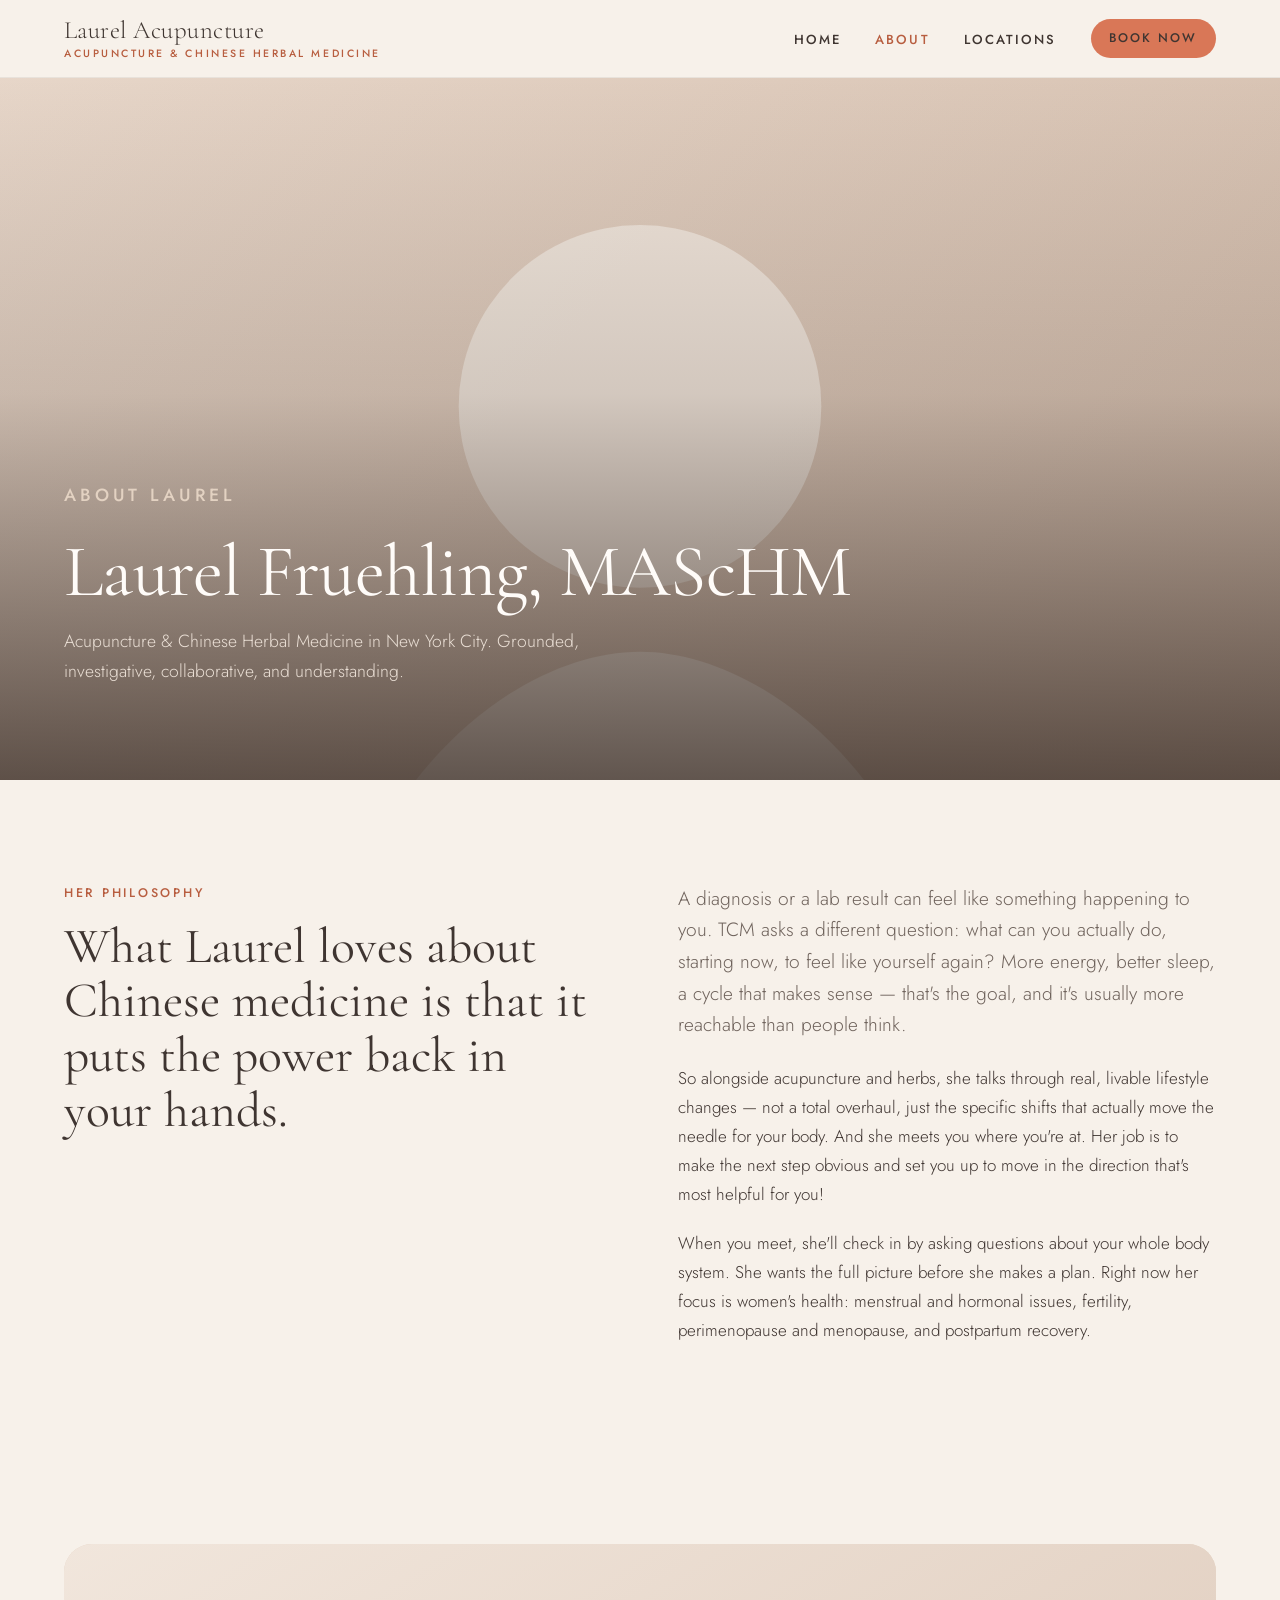
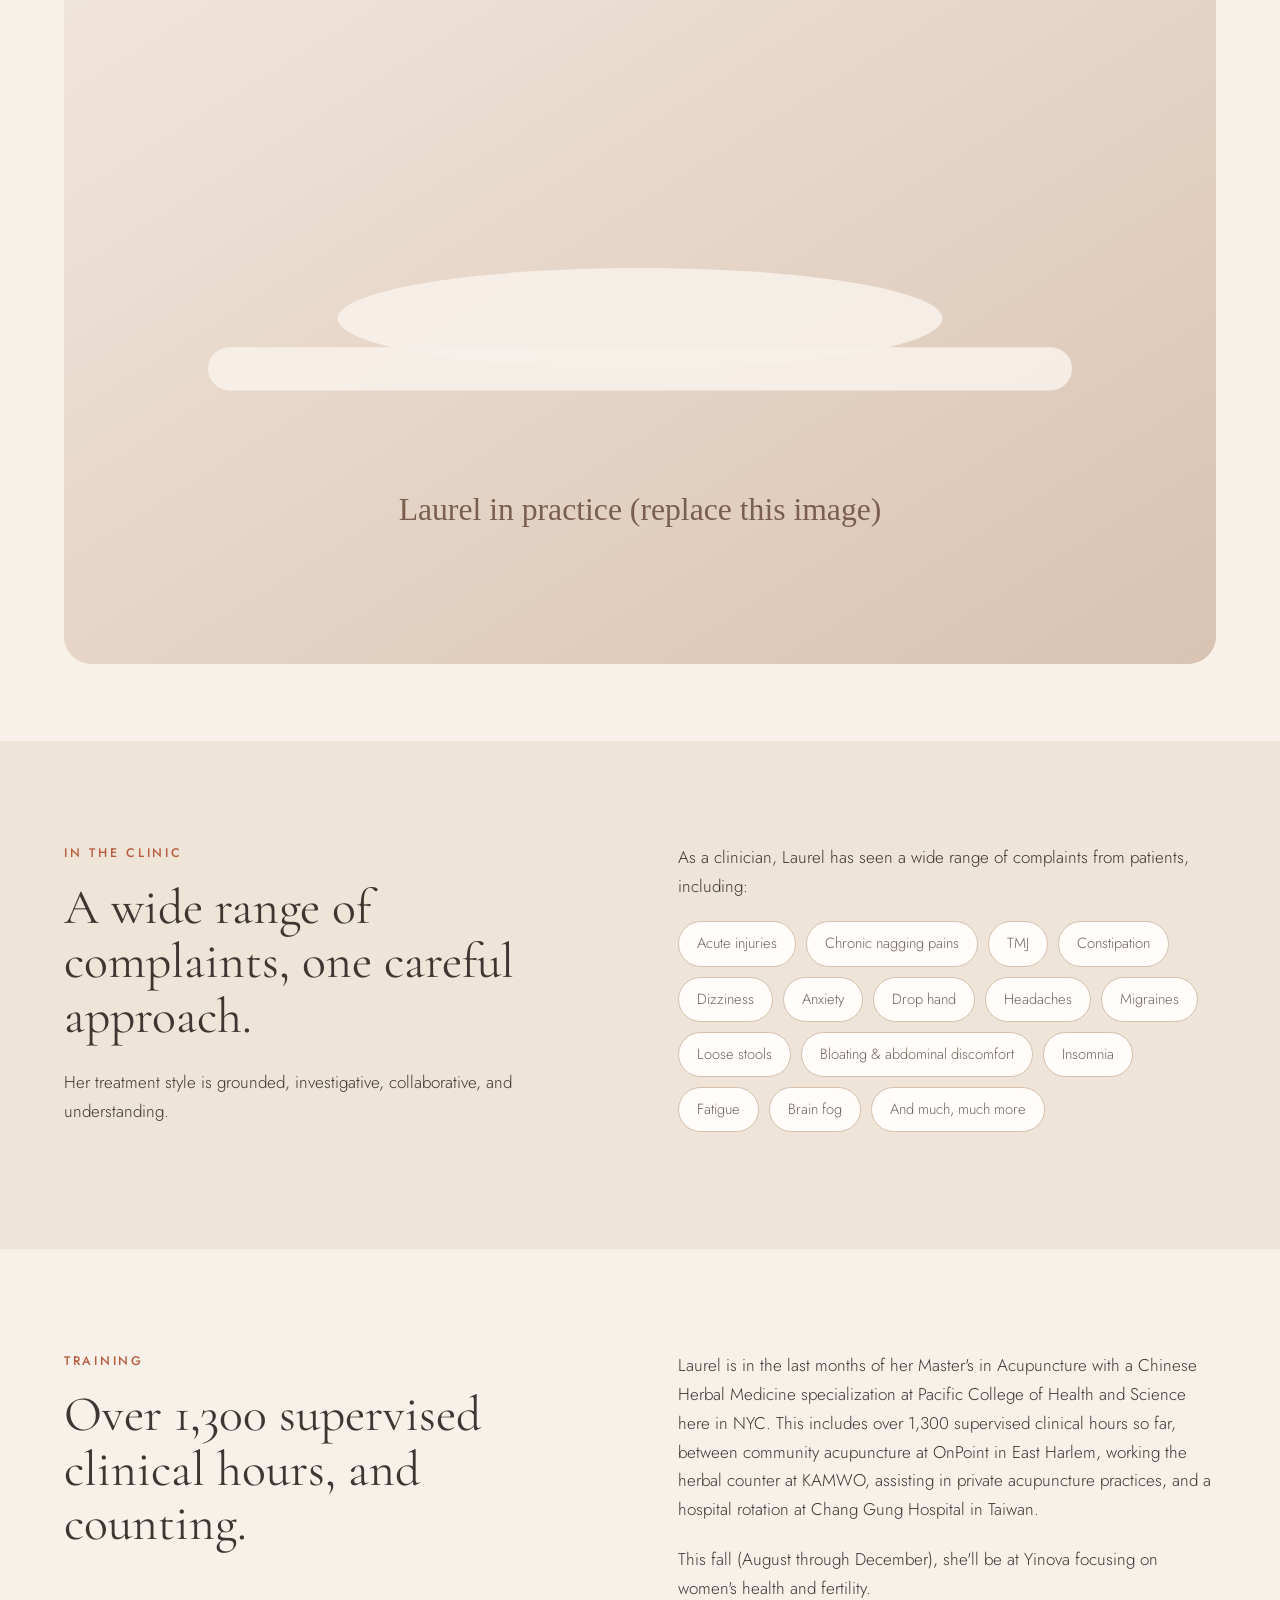
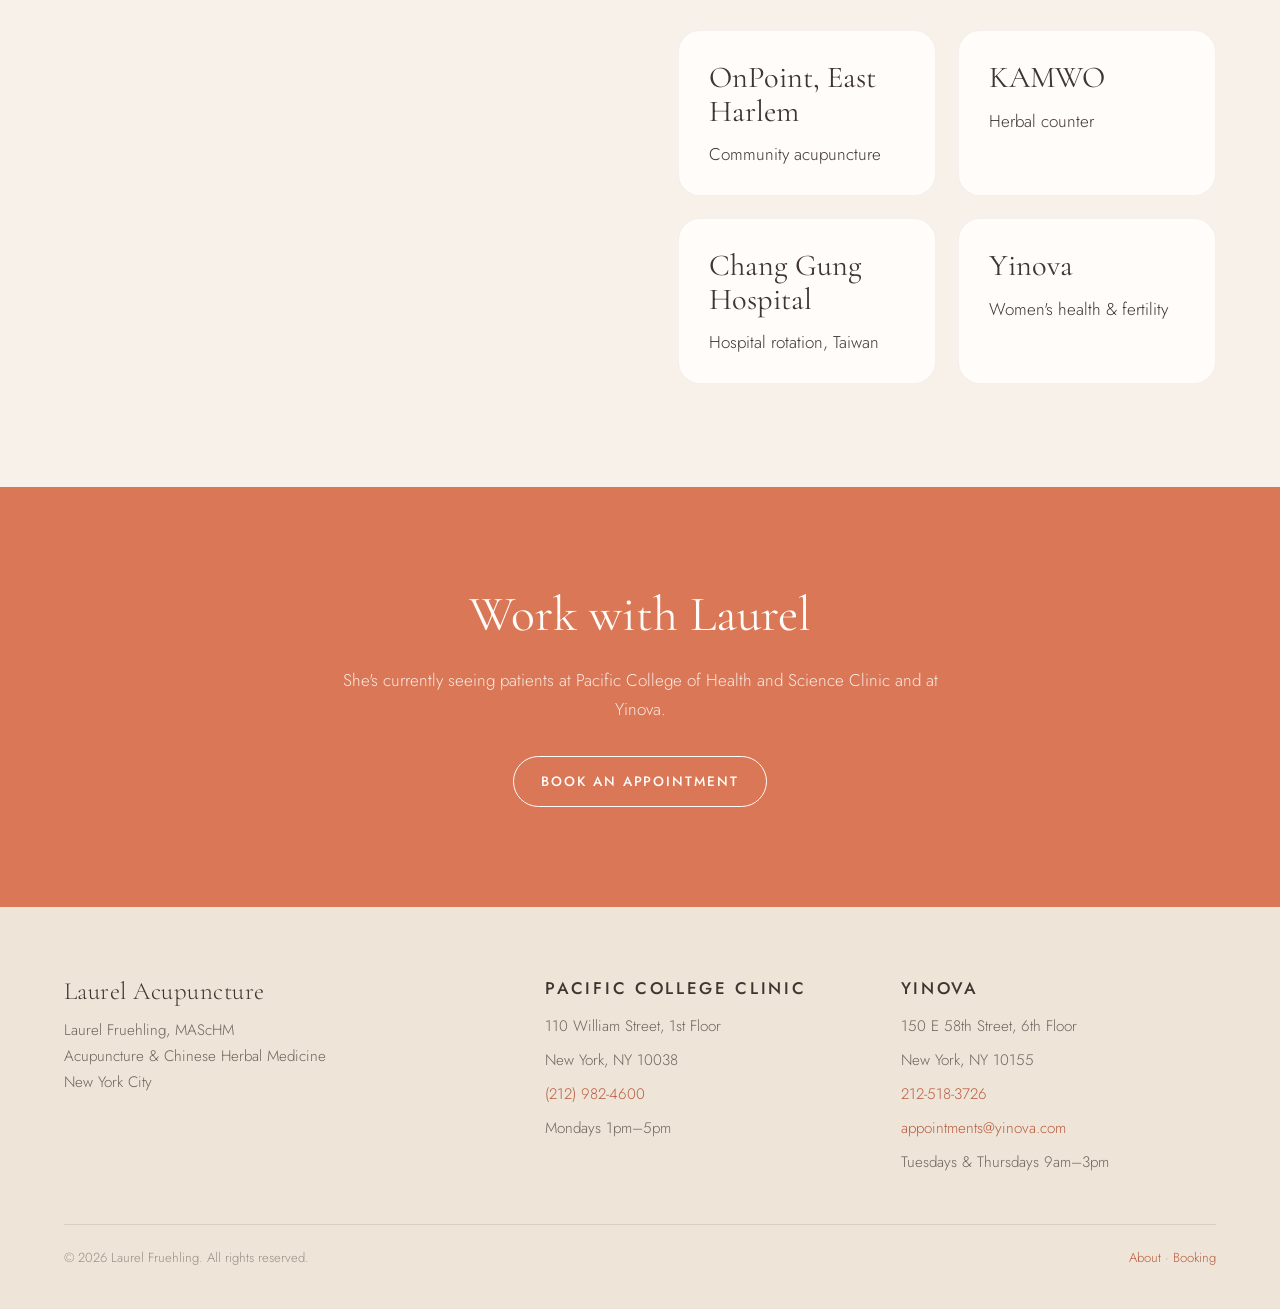
==== about.html @ be8a11d7 "Add Laurel Acupuncture website: landing, about, and booking pages Static site styled after warm edit" ====
<!doctype html>
<html lang="en">
<head>
  <meta charset="utf-8">
  <meta name="viewport" content="width=device-width, initial-scale=1">
  <title>About Laurel — Laurel Acupuncture</title>
  <meta name="description" content="Meet Laurel Fruehling, MAScHM. Grounded, investigative, collaborative acupuncture and Chinese herbal medicine in New York City, with a focus on women's health.">
  <link rel="preconnect" href="https://fonts.googleapis.com">
  <link rel="preconnect" href="https://fonts.gstatic.com" crossorigin>
  <link href="https://fonts.googleapis.com/css2?family=Cormorant+Garamond:ital,wght@0,400;0,500;1,400&family=Jost:wght@300;400;500&display=swap" rel="stylesheet">
  <link rel="stylesheet" href="css/styles.css">
</head>
<body>

  <header class="site-header">
    <div class="wrap nav">
      <a class="brand" href="index.html">Laurel Acupuncture<small>Acupuncture &amp; Chinese Herbal Medicine</small></a>
      <button class="nav-toggle" aria-expanded="false" aria-controls="nav-links">Menu</button>
      <ul class="nav-links" id="nav-links">
        <li><a href="index.html">Home</a></li>
        <li><a href="about.html" aria-current="page">About</a></li>
        <li><a href="booking.html">Locations</a></li>
        <li><a class="btn btn-primary" href="booking.html">Book Now</a></li>
      </ul>
    </div>
  </header>

  <main>

    <section class="page-hero">
      <img src="images/laurel-portrait.jpg" onerror="this.onerror=null;this.src='images/laurel-portrait.svg'" alt="Laurel Fruehling">
      <div class="wrap">
        <p class="eyebrow">About Laurel</p>
        <h1>Laurel Fruehling, MAScHM</h1>
        <p>Acupuncture &amp; Chinese Herbal Medicine in New York City. Grounded, investigative, collaborative, and understanding.</p>
      </div>
    </section>

    <section class="section">
      <div class="wrap two-col top">
        <div>
          <p class="eyebrow">Her philosophy</p>
          <h2>What Laurel loves about Chinese medicine is that it puts the power back in your hands.</h2>
        </div>
        <div>
          <p class="lead">A diagnosis or a lab result can feel like something happening to you. TCM asks a different question: what can you actually do, starting now, to feel like yourself again? More energy, better sleep, a cycle that makes sense — that's the goal, and it's usually more reachable than people think.</p>
          <p>So alongside acupuncture and herbs, she talks through real, livable lifestyle changes — not a total overhaul, just the specific shifts that actually move the needle for your body. And she meets you where you're at. Her job is to make the next step obvious and set you up to move in the direction that's most helpful for you!</p>
          <p>When you meet, she'll check in by asking questions about your whole body system. She wants the full picture before she makes a plan. Right now her focus is women's health: menstrual and hormonal issues, fertility, perimenopause and menopause, and postpartum recovery.</p>
        </div>
      </div>
    </section>

    <section class="section-tight">
      <div class="wrap">
        <div class="rounded-img">
          <img src="images/laurel-practice.jpg" onerror="this.onerror=null;this.src='images/laurel-practice.svg'" alt="Laurel in practice, treating a patient">
        </div>
      </div>
    </section>

    <section class="section section-sand">
      <div class="wrap two-col top">
        <div>
          <p class="eyebrow">In the clinic</p>
          <h2>A wide range of complaints, one careful approach.</h2>
          <p>Her treatment style is grounded, investigative, collaborative, and understanding.</p>
        </div>
        <div>
          <p>As a clinician, Laurel has seen a wide range of complaints from patients, including:</p>
          <ul class="pill-list">
            <li>Acute injuries</li>
            <li>Chronic nagging pains</li>
            <li>TMJ</li>
            <li>Constipation</li>
            <li>Dizziness</li>
            <li>Anxiety</li>
            <li>Drop hand</li>
            <li>Headaches</li>
            <li>Migraines</li>
            <li>Loose stools</li>
            <li>Bloating &amp; abdominal discomfort</li>
            <li>Insomnia</li>
            <li>Fatigue</li>
            <li>Brain fog</li>
            <li>And much, much more</li>
          </ul>
        </div>
      </div>
    </section>

    <section class="section">
      <div class="wrap two-col top">
        <div>
          <p class="eyebrow">Training</p>
          <h2>Over 1,300 supervised clinical hours, and counting.</h2>
        </div>
        <div>
          <p>Laurel is in the last months of her Master's in Acupuncture with a Chinese Herbal Medicine specialization at Pacific College of Health and Science here in NYC. This includes over 1,300 supervised clinical hours so far, between community acupuncture at OnPoint in East Harlem, working the herbal counter at KAMWO, assisting in private acupuncture practices, and a hospital rotation at Chang Gung Hospital in Taiwan.</p>
          <p>This fall (August through December), she'll be at Yinova focusing on women's health and fertility.</p>
          <div class="card-grid" style="margin-top: 28px;">
            <article class="card">
              <h3>OnPoint, East Harlem</h3>
              <p>Community acupuncture</p>
            </article>
            <article class="card">
              <h3>KAMWO</h3>
              <p>Herbal counter</p>
            </article>
            <article class="card">
              <h3>Chang Gung Hospital</h3>
              <p>Hospital rotation, Taiwan</p>
            </article>
            <article class="card">
              <h3>Yinova</h3>
              <p>Women's health &amp; fertility</p>
            </article>
          </div>
        </div>
      </div>
    </section>

    <section class="cta-band">
      <div class="wrap">
        <h2>Work with Laurel</h2>
        <p>She's currently seeing patients at Pacific College of Health and Science Clinic and at Yinova.</p>
        <a class="btn btn-light" href="booking.html">Book an appointment</a>
      </div>
    </section>

  </main>

  <footer class="site-footer">
    <div class="wrap">
      <div class="footer-grid">
        <div>
          <a class="brand" href="index.html">Laurel Acupuncture</a>
          <p>Laurel Fruehling, MAScHM<br>Acupuncture &amp; Chinese Herbal Medicine<br>New York City</p>
        </div>
        <div>
          <h3>Pacific College Clinic</h3>
          <ul>
            <li>110 William Street, 1st Floor</li>
            <li>New York, NY 10038</li>
            <li><a href="tel:+12129824600">(212) 982-4600</a></li>
            <li>Mondays 1pm–5pm</li>
          </ul>
        </div>
        <div>
          <h3>Yinova</h3>
          <ul>
            <li>150 E 58th Street, 6th Floor</li>
            <li>New York, NY 10155</li>
            <li><a href="tel:+12125183726">212-518-3726</a></li>
            <li><a href="mailto:appointments@yinova.com">appointments@yinova.com</a></li>
            <li>Tuesdays &amp; Thursdays 9am–3pm</li>
          </ul>
        </div>
      </div>
      <div class="footer-bottom">
        <span>© 2026 Laurel Fruehling. All rights reserved.</span>
        <span><a href="about.html">About</a> · <a href="booking.html">Booking</a></span>
      </div>
    </div>
  </footer>

  <script src="js/nav.js"></script>
</body>
</html>
---- css/styles.css ----
/* Laurel Acupuncture — shared styles
   Palette and typography inspired by warm, editorial wellness sites:
   cream and sand backgrounds, a terracotta accent, serif display type. */

:root {
  --cream: #f7f1ea;
  --cream-deep: #efe4d8;
  --sand: #e3d2c2;
  --sand-deep: #d6c0ab;
  --terracotta: #d97757;
  --terracotta-deep: #b85e40;
  --ink: #3f3531;
  --ink-soft: #6f635c;
  --ink-mute: #9a8d84;
  --white: #fffcf9;

  --font-display: "Cormorant Garamond", "Times New Roman", Georgia, serif;
  --font-body: "Jost", "Helvetica Neue", Arial, sans-serif;

  --max: 1180px;
  --gutter: clamp(20px, 5vw, 64px);
  --radius: 28px;
}

*,
*::before,
*::after {
  box-sizing: border-box;
}

html {
  scroll-behavior: smooth;
}

body {
  margin: 0;
  background: var(--cream);
  color: var(--ink);
  font-family: var(--font-body);
  font-weight: 300;
  font-size: 17px;
  line-height: 1.7;
  -webkit-font-smoothing: antialiased;
}

img {
  max-width: 100%;
  display: block;
}

a {
  color: var(--terracotta-deep);
  text-decoration: none;
}

a:hover {
  text-decoration: underline;
}

h1,
h2,
h3 {
  font-family: var(--font-display);
  font-weight: 400;
  line-height: 1.1;
  margin: 0 0 0.5em;
  color: var(--ink);
}

h1 {
  font-size: clamp(2.6rem, 6vw, 4.6rem);
  letter-spacing: -0.01em;
}

h2 {
  font-size: clamp(2rem, 4vw, 3.1rem);
}

h3 {
  font-size: clamp(1.5rem, 2.4vw, 1.9rem);
}

p {
  margin: 0 0 1.2em;
}

.eyebrow {
  font-family: var(--font-body);
  font-size: 0.78rem;
  font-weight: 500;
  letter-spacing: 0.22em;
  text-transform: uppercase;
  color: var(--terracotta-deep);
  margin-bottom: 1.2em;
}

.lead {
  font-size: 1.2rem;
  line-height: 1.65;
  color: var(--ink-soft);
}

.wrap {
  width: min(var(--max), 100% - 2 * var(--gutter));
  margin-inline: auto;
}

/* ---------- Buttons ---------- */

.btn {
  display: inline-block;
  padding: 0.95em 2em;
  border-radius: 999px;
  font-family: var(--font-body);
  font-size: 0.85rem;
  font-weight: 500;
  letter-spacing: 0.14em;
  text-transform: uppercase;
  text-decoration: none;
  transition: background 0.2s ease, color 0.2s ease, transform 0.2s ease;
}

.btn:hover {
  text-decoration: none;
  transform: translateY(-1px);
}

.btn-primary {
  background: var(--terracotta);
  color: var(--white);
}

.btn-primary:hover {
  background: var(--terracotta-deep);
}

.btn-outline {
  border: 1px solid var(--ink);
  color: var(--ink);
}

.btn-outline:hover {
  background: var(--ink);
  color: var(--white);
}

.btn-light {
  border: 1px solid var(--white);
  color: var(--white);
}

.btn-light:hover {
  background: var(--white);
  color: var(--ink);
}

/* ---------- Header ---------- */

.site-header {
  position: sticky;
  top: 0;
  z-index: 50;
  background: rgba(247, 241, 234, 0.92);
  backdrop-filter: blur(10px);
  border-bottom: 1px solid rgba(63, 53, 49, 0.08);
}

.nav {
  display: flex;
  align-items: center;
  justify-content: space-between;
  gap: 24px;
  padding: 18px 0;
}

.brand {
  font-family: var(--font-display);
  font-size: 1.55rem;
  letter-spacing: 0.02em;
  color: var(--ink);
  line-height: 1;
}

.brand:hover {
  text-decoration: none;
}

.brand small {
  display: block;
  font-family: var(--font-body);
  font-size: 0.66rem;
  font-weight: 500;
  letter-spacing: 0.24em;
  text-transform: uppercase;
  color: var(--terracotta-deep);
  margin-top: 6px;
}

.nav-links {
  display: flex;
  align-items: center;
  gap: 34px;
  list-style: none;
  margin: 0;
  padding: 0;
}

.nav-links a {
  font-size: 0.82rem;
  font-weight: 500;
  letter-spacing: 0.16em;
  text-transform: uppercase;
  color: var(--ink);
}

.nav-links a:hover,
.nav-links a[aria-current="page"] {
  color: var(--terracotta-deep);
  text-decoration: none;
}

.nav-links .btn {
  padding: 0.7em 1.5em;
  font-size: 0.78rem;
}

.nav-toggle {
  display: none;
  background: none;
  border: 1px solid var(--ink);
  border-radius: 999px;
  padding: 8px 14px;
  font-family: var(--font-body);
  font-size: 0.78rem;
  letter-spacing: 0.14em;
  text-transform: uppercase;
  color: var(--ink);
  cursor: pointer;
}

@media (max-width: 800px) {
  .nav-toggle {
    display: inline-block;
  }

  .nav-links {
    display: none;
    position: absolute;
    left: 0;
    right: 0;
    top: 100%;
    flex-direction: column;
    align-items: flex-start;
    gap: 18px;
    padding: 24px var(--gutter) 30px;
    background: var(--cream);
    border-bottom: 1px solid rgba(63, 53, 49, 0.1);
  }

  .nav-links.open {
    display: flex;
  }
}

/* ---------- Hero ---------- */

.hero {
  padding: clamp(56px, 9vw, 120px) 0 clamp(48px, 7vw, 96px);
}

.hero-grid {
  display: grid;
  grid-template-columns: 1.1fr 0.9fr;
  gap: clamp(32px, 6vw, 80px);
  align-items: center;
}

.hero h1 {
  margin-bottom: 0.4em;
}

.hero .lead {
  max-width: 34em;
}

.hero-actions {
  display: flex;
  flex-wrap: wrap;
  gap: 14px;
  margin-top: 28px;
}

.hero-figure {
  position: relative;
  border-radius: var(--radius);
  overflow: hidden;
  aspect-ratio: 4 / 5;
  background: var(--sand);
  box-shadow: 0 30px 60px -40px rgba(63, 53, 49, 0.5);
}

.hero-figure img {
  width: 100%;
  height: 100%;
  object-fit: cover;
}

.hero-figure figcaption {
  position: absolute;
  left: 24px;
  bottom: 24px;
  right: 24px;
  padding: 16px 22px;
  border-radius: 18px;
  background: rgba(255, 252, 249, 0.85);
  backdrop-filter: blur(6px);
  font-size: 0.9rem;
  color: var(--ink-soft);
}

.hero-figure figcaption strong {
  display: block;
  font-family: var(--font-display);
  font-size: 1.35rem;
  font-weight: 400;
  color: var(--ink);
}

@media (max-width: 860px) {
  .hero-grid {
    grid-template-columns: 1fr;
  }

  .hero-figure {
    order: -1;
    aspect-ratio: 4 / 3;
  }
}

/* ---------- Sections ---------- */

.section {
  padding: clamp(56px, 8vw, 110px) 0;
}

.section-tight {
  padding: clamp(40px, 6vw, 80px) 0;
}

.section-sand {
  background: var(--cream-deep);
}

.section-ink {
  background: var(--ink);
  color: #efe7e0;
}

.section-ink h2,
.section-ink h3 {
  color: var(--white);
}

.section-ink .eyebrow {
  color: var(--sand);
}

.section-head {
  max-width: 44em;
  margin-bottom: clamp(28px, 4vw, 52px);
}

.section-head.center {
  text-align: center;
  margin-inline: auto;
}

.two-col {
  display: grid;
  grid-template-columns: 1fr 1fr;
  gap: clamp(32px, 6vw, 88px);
  align-items: center;
}

.two-col.top {
  align-items: start;
}

@media (max-width: 860px) {
  .two-col {
    grid-template-columns: 1fr;
  }
}

.rounded-img {
  border-radius: var(--radius);
  overflow: hidden;
  background: var(--sand);
}

.rounded-img img {
  width: 100%;
  height: 100%;
  object-fit: cover;
}

/* ---------- Cards and lists ---------- */

.card-grid {
  display: grid;
  grid-template-columns: repeat(auto-fit, minmax(240px, 1fr));
  gap: 22px;
}

.card {
  background: var(--white);
  border-radius: 22px;
  padding: 30px 30px 26px;
  border: 1px solid rgba(63, 53, 49, 0.06);
}

.card h3 {
  margin-bottom: 0.4em;
}

.card p:last-child {
  margin-bottom: 0;
}

.card .num {
  font-family: var(--font-display);
  font-size: 1.1rem;
  color: var(--terracotta-deep);
  margin-bottom: 14px;
}

.pill-list {
  display: flex;
  flex-wrap: wrap;
  gap: 10px;
  list-style: none;
  margin: 0;
  padding: 0;
}

.pill-list li {
  padding: 9px 18px;
  border-radius: 999px;
  background: var(--white);
  border: 1px solid var(--sand-deep);
  font-size: 0.92rem;
  color: var(--ink-soft);
}

.values {
  display: grid;
  grid-template-columns: repeat(auto-fit, minmax(200px, 1fr));
  gap: 28px;
  margin-top: 32px;
}

.values div {
  border-top: 1px solid rgba(255, 255, 255, 0.18);
  padding-top: 18px;
}

.values h3 {
  font-size: 1.7rem;
  margin-bottom: 0.2em;
}

.values p {
  color: #cdbfb4;
  font-size: 0.98rem;
  margin: 0;
}

/* ---------- Location blocks ---------- */

.location {
  display: grid;
  grid-template-columns: 1fr 1fr;
  gap: clamp(32px, 6vw, 80px);
  align-items: start;
  padding: clamp(40px, 6vw, 72px) 0;
  border-top: 1px solid rgba(63, 53, 49, 0.12);
}

.location:first-of-type {
  border-top: 0;
  padding-top: 0;
}

.location h2 {
  margin-bottom: 0.3em;
}

.location .sub {
  color: var(--terracotta-deep);
  font-family: var(--font-display);
  font-size: 1.35rem;
  margin-bottom: 1.2em;
}

.details {
  display: grid;
  gap: 18px;
  margin: 0 0 28px;
  padding: 0;
  list-style: none;
}

.details li {
  display: grid;
  grid-template-columns: 120px 1fr;
  gap: 14px;
  padding-bottom: 18px;
  border-bottom: 1px solid rgba(63, 53, 49, 0.1);
}

.details li span:first-child {
  font-size: 0.74rem;
  font-weight: 500;
  letter-spacing: 0.2em;
  text-transform: uppercase;
  color: var(--ink-mute);
  padding-top: 5px;
}

.details li span:last-child {
  color: var(--ink);
}

.steps {
  counter-reset: step;
  list-style: none;
  margin: 0 0 30px;
  padding: 0;
  display: grid;
  gap: 14px;
}

.steps li {
  position: relative;
  padding-left: 52px;
  color: var(--ink-soft);
}

.steps li::before {
  counter-increment: step;
  content: counter(step);
  position: absolute;
  left: 0;
  top: 2px;
  width: 34px;
  height: 34px;
  border-radius: 50%;
  display: grid;
  place-items: center;
  background: var(--sand);
  color: var(--ink);
  font-family: var(--font-display);
  font-size: 1.15rem;
}

.note {
  padding: 18px 22px;
  border-radius: 16px;
  background: var(--cream-deep);
  color: var(--ink-soft);
  font-size: 0.95rem;
}

.section-sand .note {
  background: var(--white);
}

.flyer {
  border-radius: var(--radius);
  overflow: hidden;
  box-shadow: 0 30px 60px -40px rgba(63, 53, 49, 0.5);
}

@media (max-width: 860px) {
  .location {
    grid-template-columns: 1fr;
  }

  .details li {
    grid-template-columns: 1fr;
    gap: 4px;
  }
}

/* ---------- Quote band ---------- */

.quote {
  text-align: center;
  max-width: 34em;
  margin: 0 auto;
}

.quote p {
  font-family: var(--font-display);
  font-size: clamp(1.6rem, 3vw, 2.4rem);
  line-height: 1.3;
  color: var(--ink);
}

.quote cite {
  display: block;
  font-style: normal;
  font-size: 0.78rem;
  letter-spacing: 0.2em;
  text-transform: uppercase;
  color: var(--terracotta-deep);
}

/* ---------- Page hero (About) ---------- */

.page-hero {
  position: relative;
  min-height: min(78vh, 720px);
  display: flex;
  align-items: flex-end;
  overflow: hidden;
  background: var(--sand);
}

.page-hero img {
  position: absolute;
  inset: 0;
  width: 100%;
  height: 100%;
  object-fit: cover;
  object-position: center 30%;
}

.page-hero::after {
  content: "";
  position: absolute;
  inset: 0;
  background: linear-gradient(to top, rgba(50, 38, 32, 0.75) 0%, rgba(50, 38, 32, 0.15) 55%, rgba(50, 38, 32, 0) 100%);
}

.page-hero .wrap {
  position: relative;
  z-index: 1;
  padding: clamp(48px, 8vw, 96px) 0 clamp(40px, 6vw, 72px);
  color: var(--white);
}

.page-hero .eyebrow {
  color: var(--sand);
}

.page-hero h1 {
  color: var(--white);
  margin-bottom: 0.2em;
}

.page-hero p {
  color: #eadfd5;
  font-size: 1.1rem;
  max-width: 34em;
}

/* ---------- CTA band ---------- */

.cta-band {
  background: var(--terracotta);
  color: var(--white);
  text-align: center;
  padding: clamp(56px, 8vw, 100px) 0;
}

.cta-band h2 {
  color: var(--white);
}

.cta-band p {
  color: #fbe9e0;
  max-width: 36em;
  margin-inline: auto;
}

.cta-band .btn-light {
  margin-top: 12px;
}

/* ---------- Footer ---------- */

.site-footer {
  background: var(--cream-deep);
  padding: clamp(48px, 6vw, 72px) 0 40px;
  font-size: 0.95rem;
  color: var(--ink-soft);
}

.footer-grid {
  display: grid;
  grid-template-columns: 1.4fr 1fr 1fr;
  gap: 40px;
}

.site-footer h3 {
  font-size: 1.05rem;
  font-family: var(--font-body);
  font-weight: 500;
  letter-spacing: 0.16em;
  text-transform: uppercase;
  color: var(--ink);
  margin-bottom: 1em;
}

.site-footer ul {
  list-style: none;
  padding: 0;
  margin: 0;
}

.site-footer li {
  margin-bottom: 8px;
}

.site-footer .brand {
  margin-bottom: 14px;
  display: inline-block;
}

.footer-bottom {
  margin-top: 40px;
  padding-top: 22px;
  border-top: 1px solid rgba(63, 53, 49, 0.12);
  display: flex;
  flex-wrap: wrap;
  justify-content: space-between;
  gap: 12px;
  font-size: 0.82rem;
  color: var(--ink-mute);
}

@media (max-width: 760px) {
  .footer-grid {
    grid-template-columns: 1fr;
    gap: 28px;
  }
}
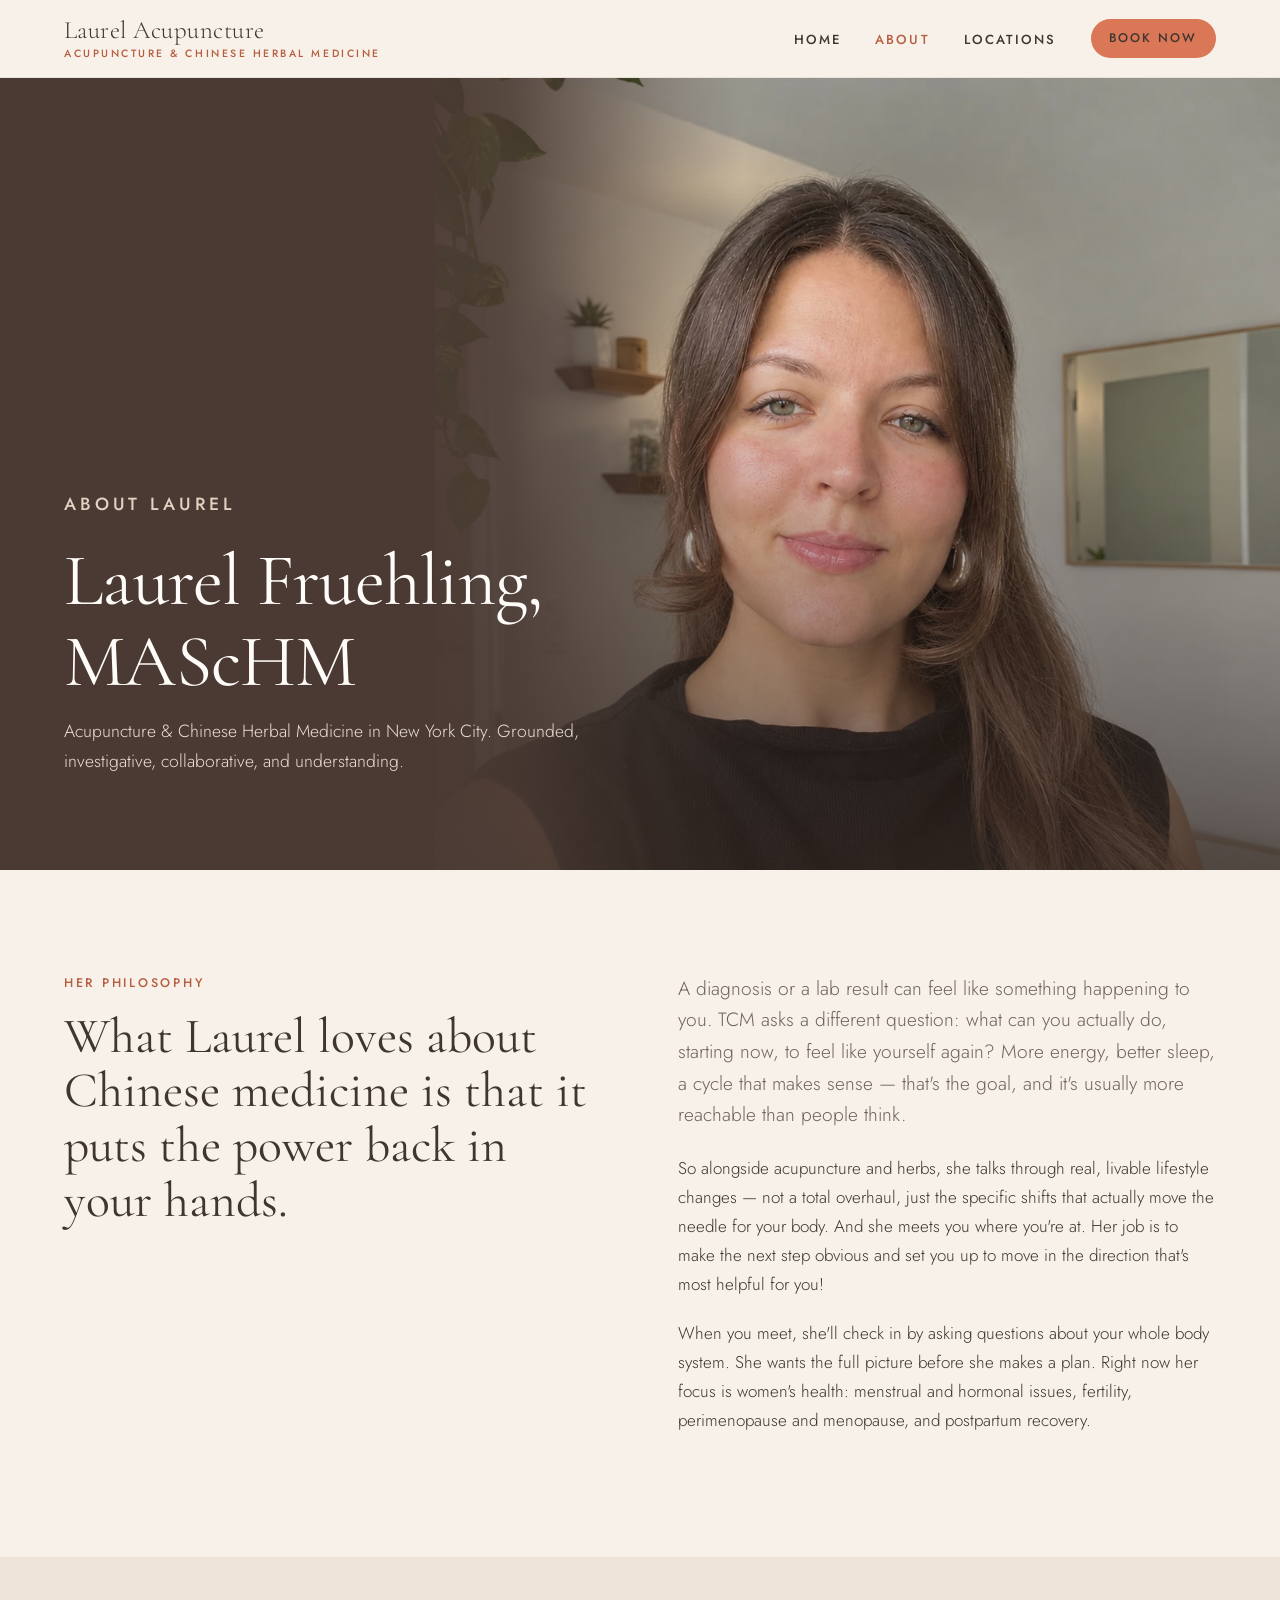
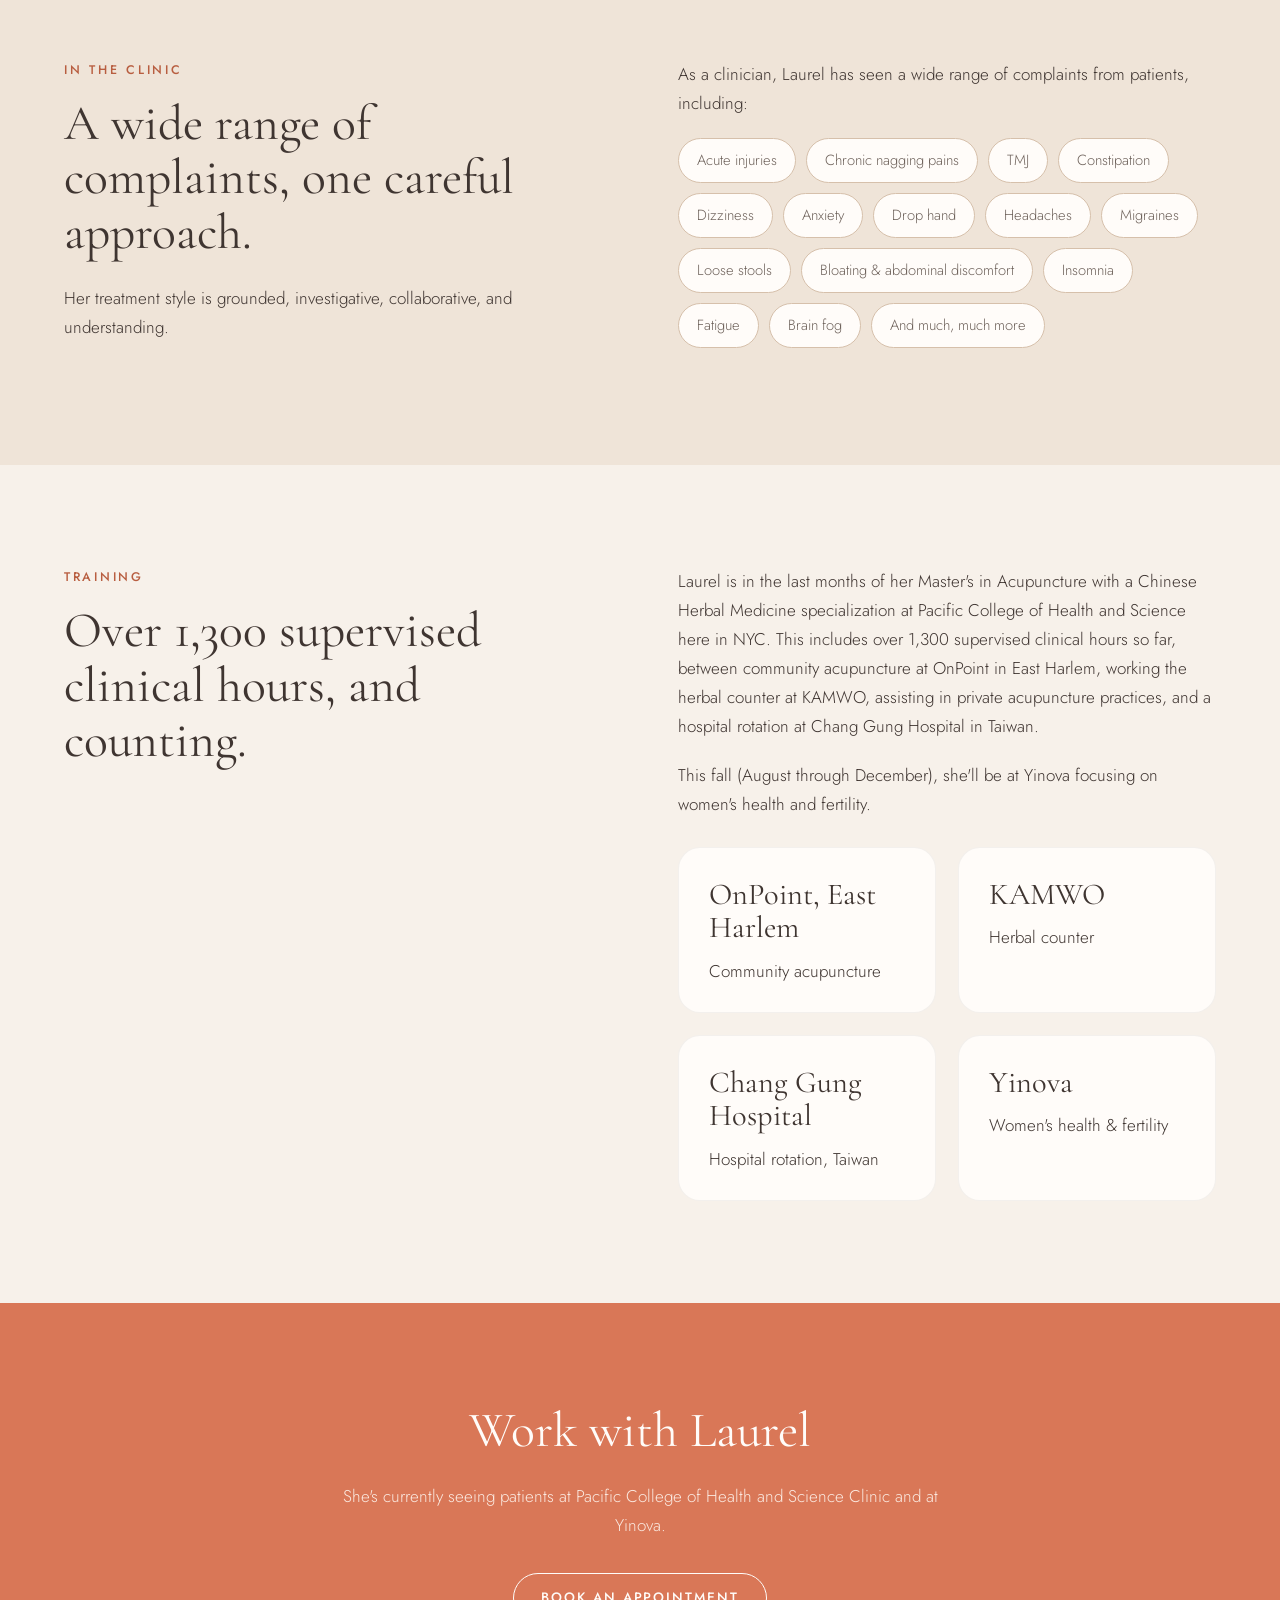
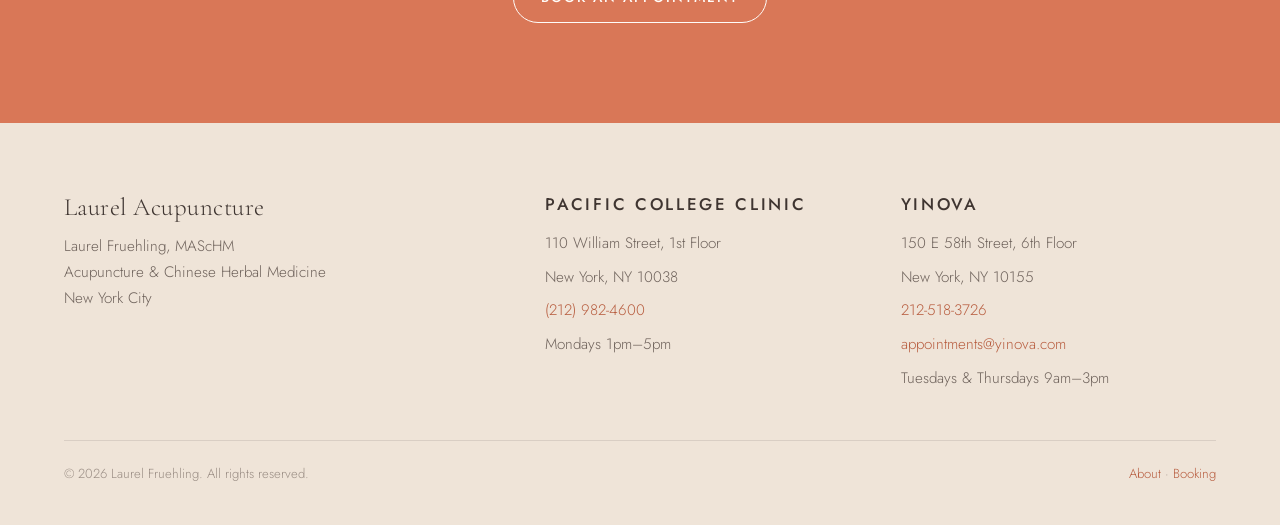
==== commit 8e4c9cf1: "Add Laurel's portrait photo and refine the About banner Replace the SVG placeholders with Laurel's p" ====
--- a/about.html
+++ b/about.html
@@ -28,7 +28,7 @@
   <main>
 
     <section class="page-hero">
-      <img src="images/laurel-portrait.jpg" onerror="this.onerror=null;this.src='images/laurel-portrait.svg'" alt="Laurel Fruehling">
+      <img src="images/laurel-portrait.webp" alt="Laurel Fruehling">
       <div class="wrap">
         <p class="eyebrow">About Laurel</p>
         <h1>Laurel Fruehling, MAScHM</h1>
@@ -46,14 +46,6 @@
           <p class="lead">A diagnosis or a lab result can feel like something happening to you. TCM asks a different question: what can you actually do, starting now, to feel like yourself again? More energy, better sleep, a cycle that makes sense — that's the goal, and it's usually more reachable than people think.</p>
           <p>So alongside acupuncture and herbs, she talks through real, livable lifestyle changes — not a total overhaul, just the specific shifts that actually move the needle for your body. And she meets you where you're at. Her job is to make the next step obvious and set you up to move in the direction that's most helpful for you!</p>
           <p>When you meet, she'll check in by asking questions about your whole body system. She wants the full picture before she makes a plan. Right now her focus is women's health: menstrual and hormonal issues, fertility, perimenopause and menopause, and postpartum recovery.</p>
-        </div>
-      </div>
-    </section>
-
-    <section class="section-tight">
-      <div class="wrap">
-        <div class="rounded-img">
-          <img src="images/laurel-practice.jpg" onerror="this.onerror=null;this.src='images/laurel-practice.svg'" alt="Laurel in practice, treating a patient">
         </div>
       </div>
     </section>
--- a/css/styles.css
+++ b/css/styles.css
@@ -620,7 +620,7 @@
 
 .page-hero {
   position: relative;
-  min-height: min(78vh, 720px);
+  min-height: min(88vh, 820px);
   display: flex;
   align-items: flex-end;
   overflow: hidden;
@@ -633,7 +633,7 @@
   width: 100%;
   height: 100%;
   object-fit: cover;
-  object-position: center 30%;
+  object-position: center 22%;
 }
 
 .page-hero::after {
@@ -746,3 +746,42 @@
     gap: 28px;
   }
 }
+
+/* Landscape crop of the portrait used in the wide photo slots. */
+.rounded-img .crop-top {
+  object-position: center 22%;
+}
+
+.rounded-img:has(.crop-top) {
+  aspect-ratio: 16 / 10;
+}
+
+/* On wide screens, hold the portrait on the right and fade the left
+   side into a dark panel so the heading sits clear of the face. */
+@media (min-width: 861px) {
+  .page-hero {
+    background: #4a3a33;
+  }
+
+  .page-hero img {
+    left: 34%;
+    width: 66%;
+    object-position: center 22%;
+  }
+
+  .page-hero::before {
+    content: "";
+    position: absolute;
+    inset: 0;
+    z-index: 1;
+    background: linear-gradient(to right, #4a3a33 30%, rgba(74, 58, 51, 0.85) 40%, rgba(74, 58, 51, 0) 58%);
+  }
+
+  .page-hero .wrap {
+    z-index: 2;
+  }
+
+  .page-hero .wrap > * {
+    max-width: 46%;
+  }
+}
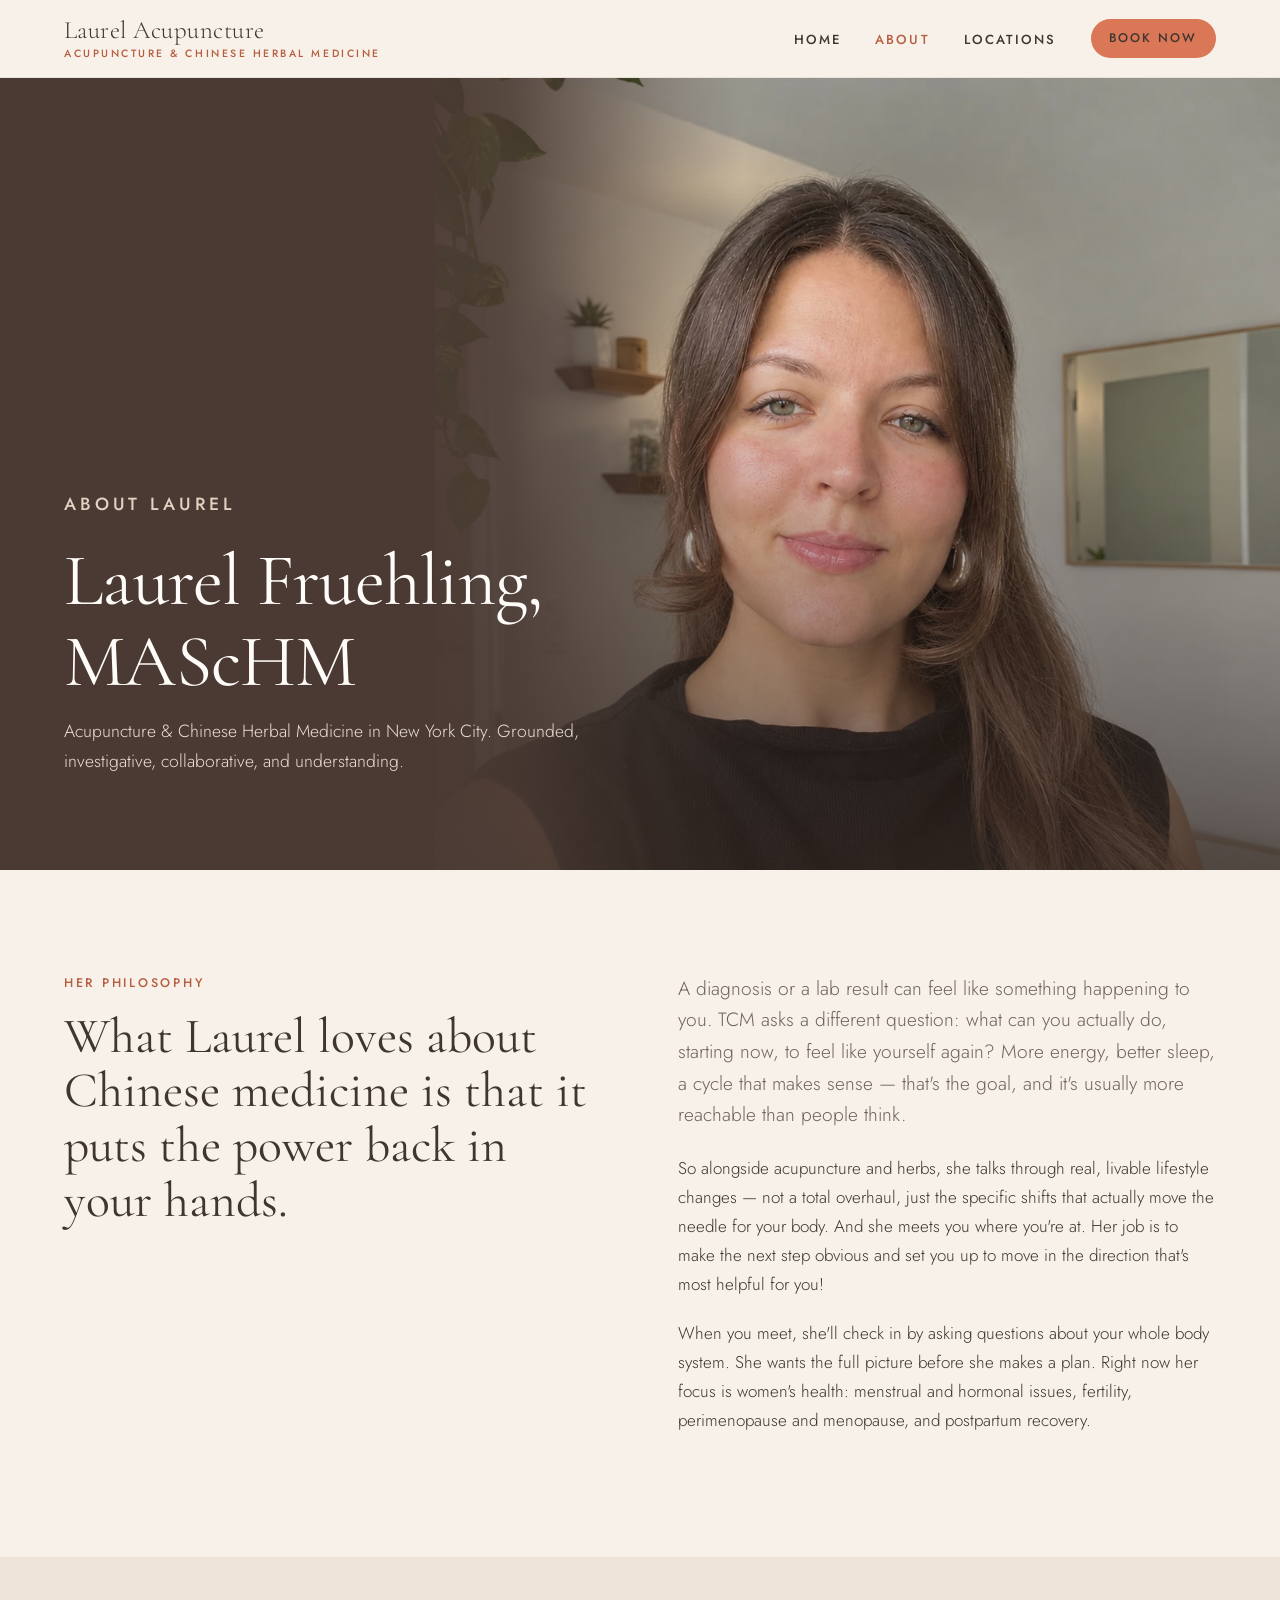
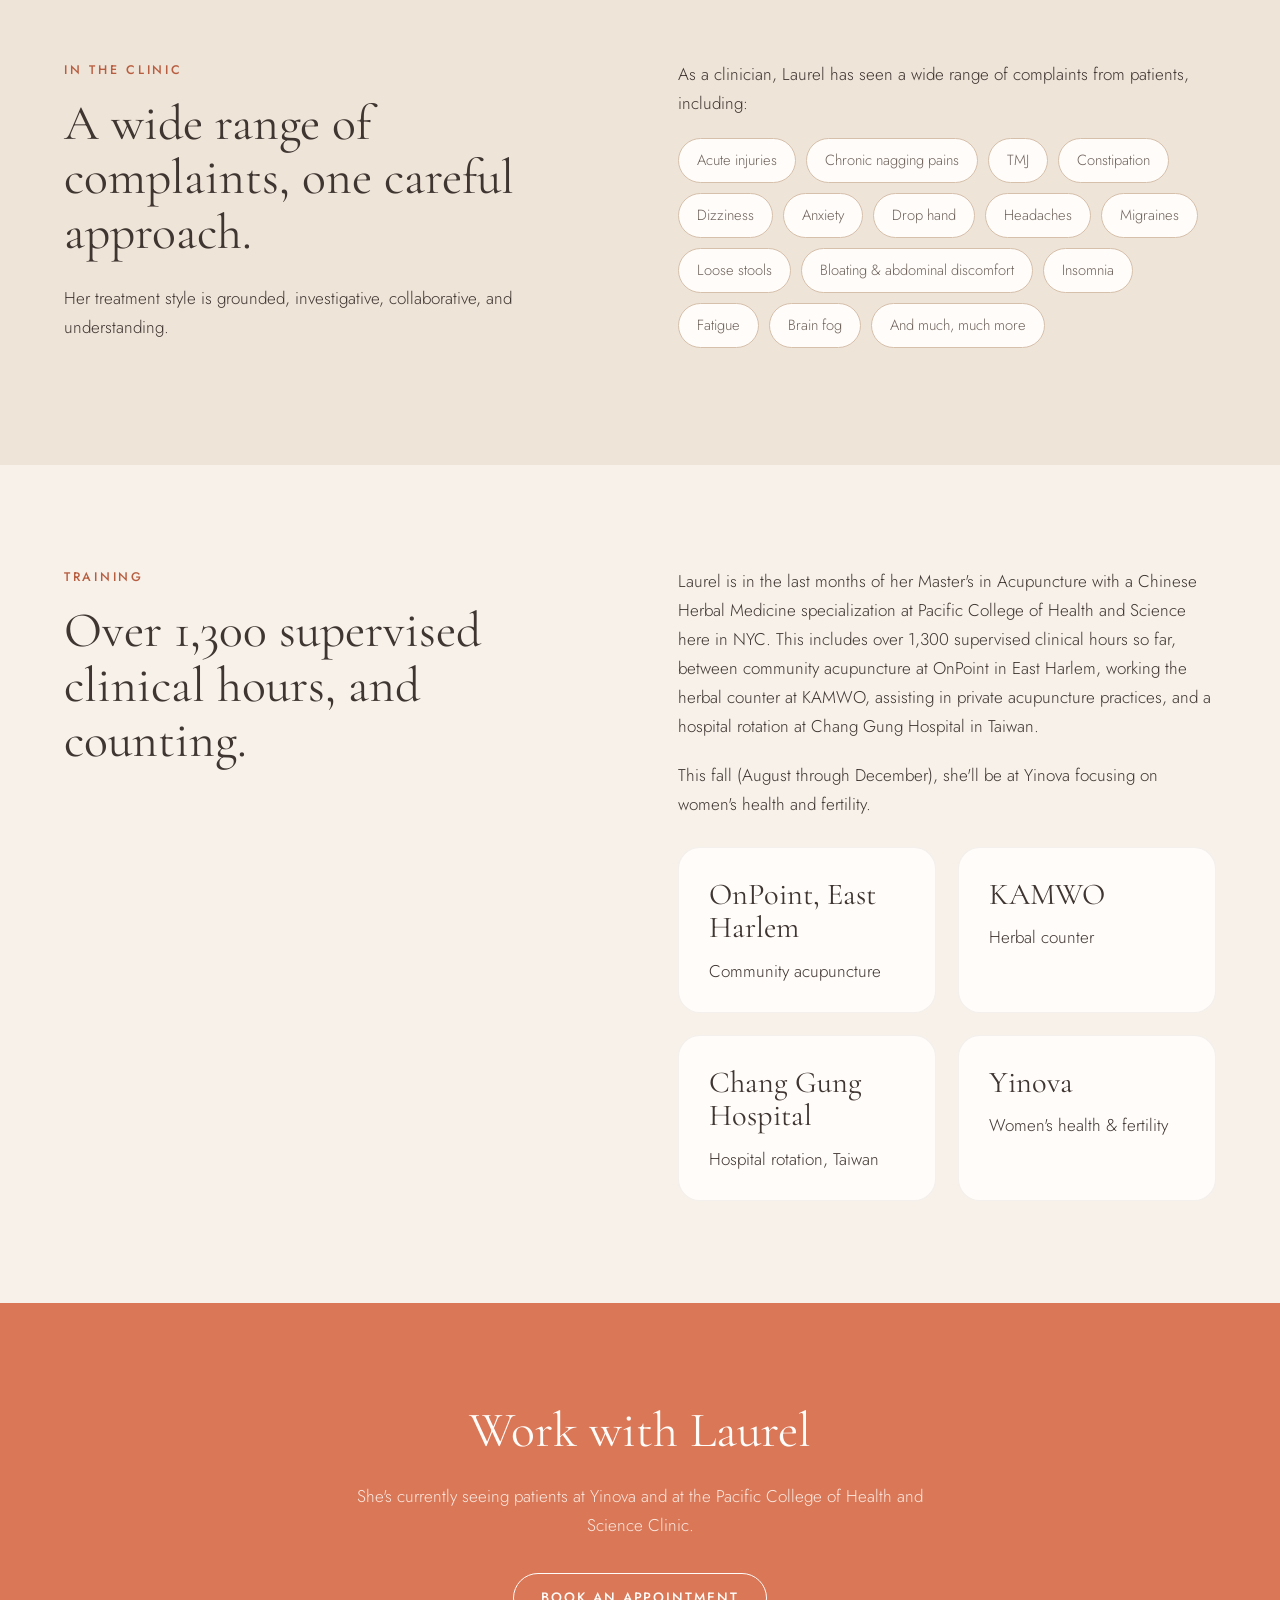
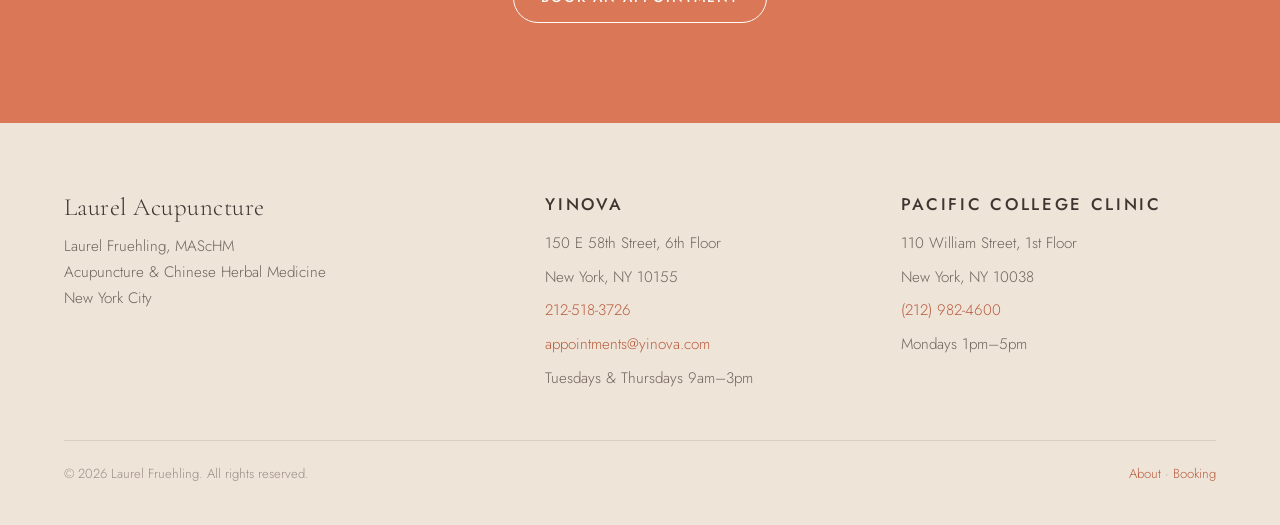
==== commit d81fc115: "List Yinova first on the booking page, home cards, and footer Co-Authored-By: Claude Fable 5.1 <nore" ====
--- a/about.html
+++ b/about.html
@@ -114,7 +114,7 @@
     <section class="cta-band">
       <div class="wrap">
         <h2>Work with Laurel</h2>
-        <p>She's currently seeing patients at Pacific College of Health and Science Clinic and at Yinova.</p>
+        <p>She's currently seeing patients at Yinova and at the Pacific College of Health and Science Clinic.</p>
         <a class="btn btn-light" href="booking.html">Book an appointment</a>
       </div>
     </section>
@@ -129,15 +129,6 @@
           <p>Laurel Fruehling, MAScHM<br>Acupuncture &amp; Chinese Herbal Medicine<br>New York City</p>
         </div>
         <div>
-          <h3>Pacific College Clinic</h3>
-          <ul>
-            <li>110 William Street, 1st Floor</li>
-            <li>New York, NY 10038</li>
-            <li><a href="tel:+12129824600">(212) 982-4600</a></li>
-            <li>Mondays 1pm–5pm</li>
-          </ul>
-        </div>
-        <div>
           <h3>Yinova</h3>
           <ul>
             <li>150 E 58th Street, 6th Floor</li>
@@ -145,6 +136,15 @@
             <li><a href="tel:+12125183726">212-518-3726</a></li>
             <li><a href="mailto:appointments@yinova.com">appointments@yinova.com</a></li>
             <li>Tuesdays &amp; Thursdays 9am–3pm</li>
+          </ul>
+        </div>
+        <div>
+          <h3>Pacific College Clinic</h3>
+          <ul>
+            <li>110 William Street, 1st Floor</li>
+            <li>New York, NY 10038</li>
+            <li><a href="tel:+12129824600">(212) 982-4600</a></li>
+            <li>Mondays 1pm–5pm</li>
           </ul>
         </div>
       </div>
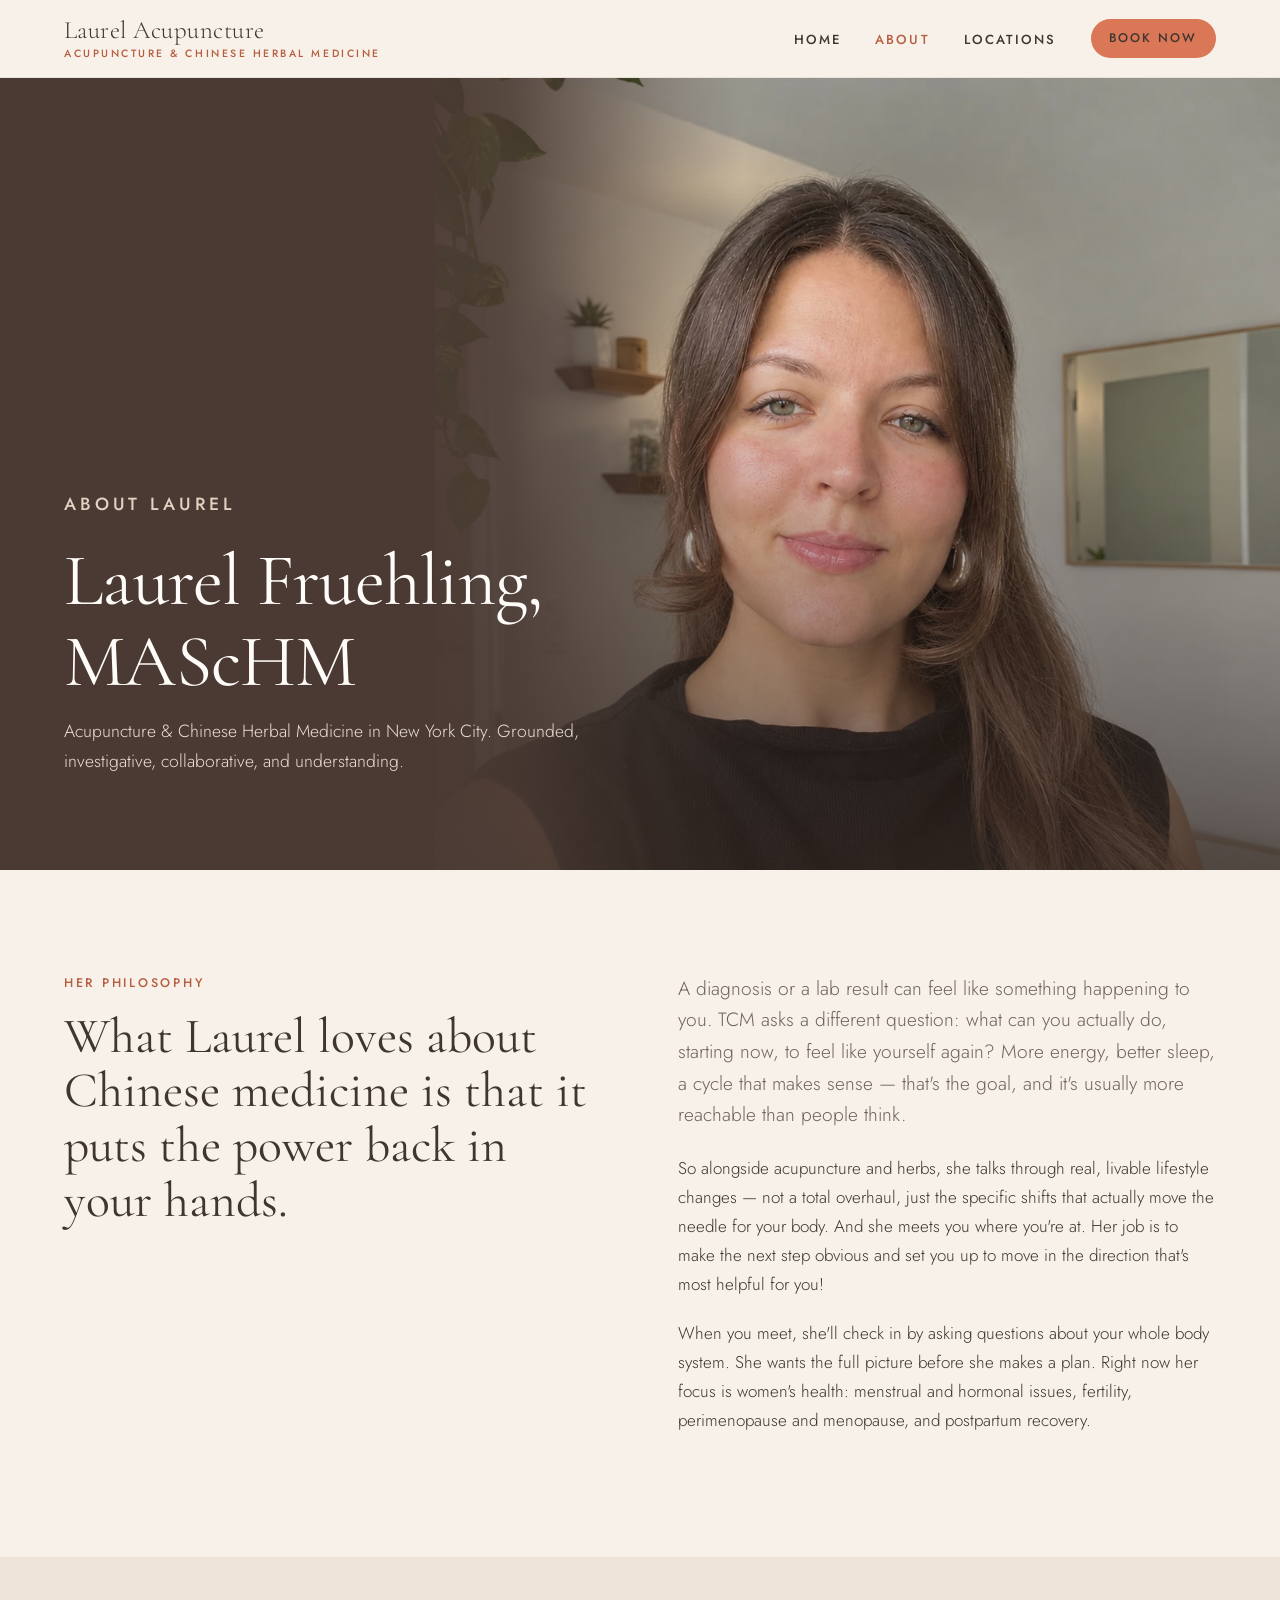
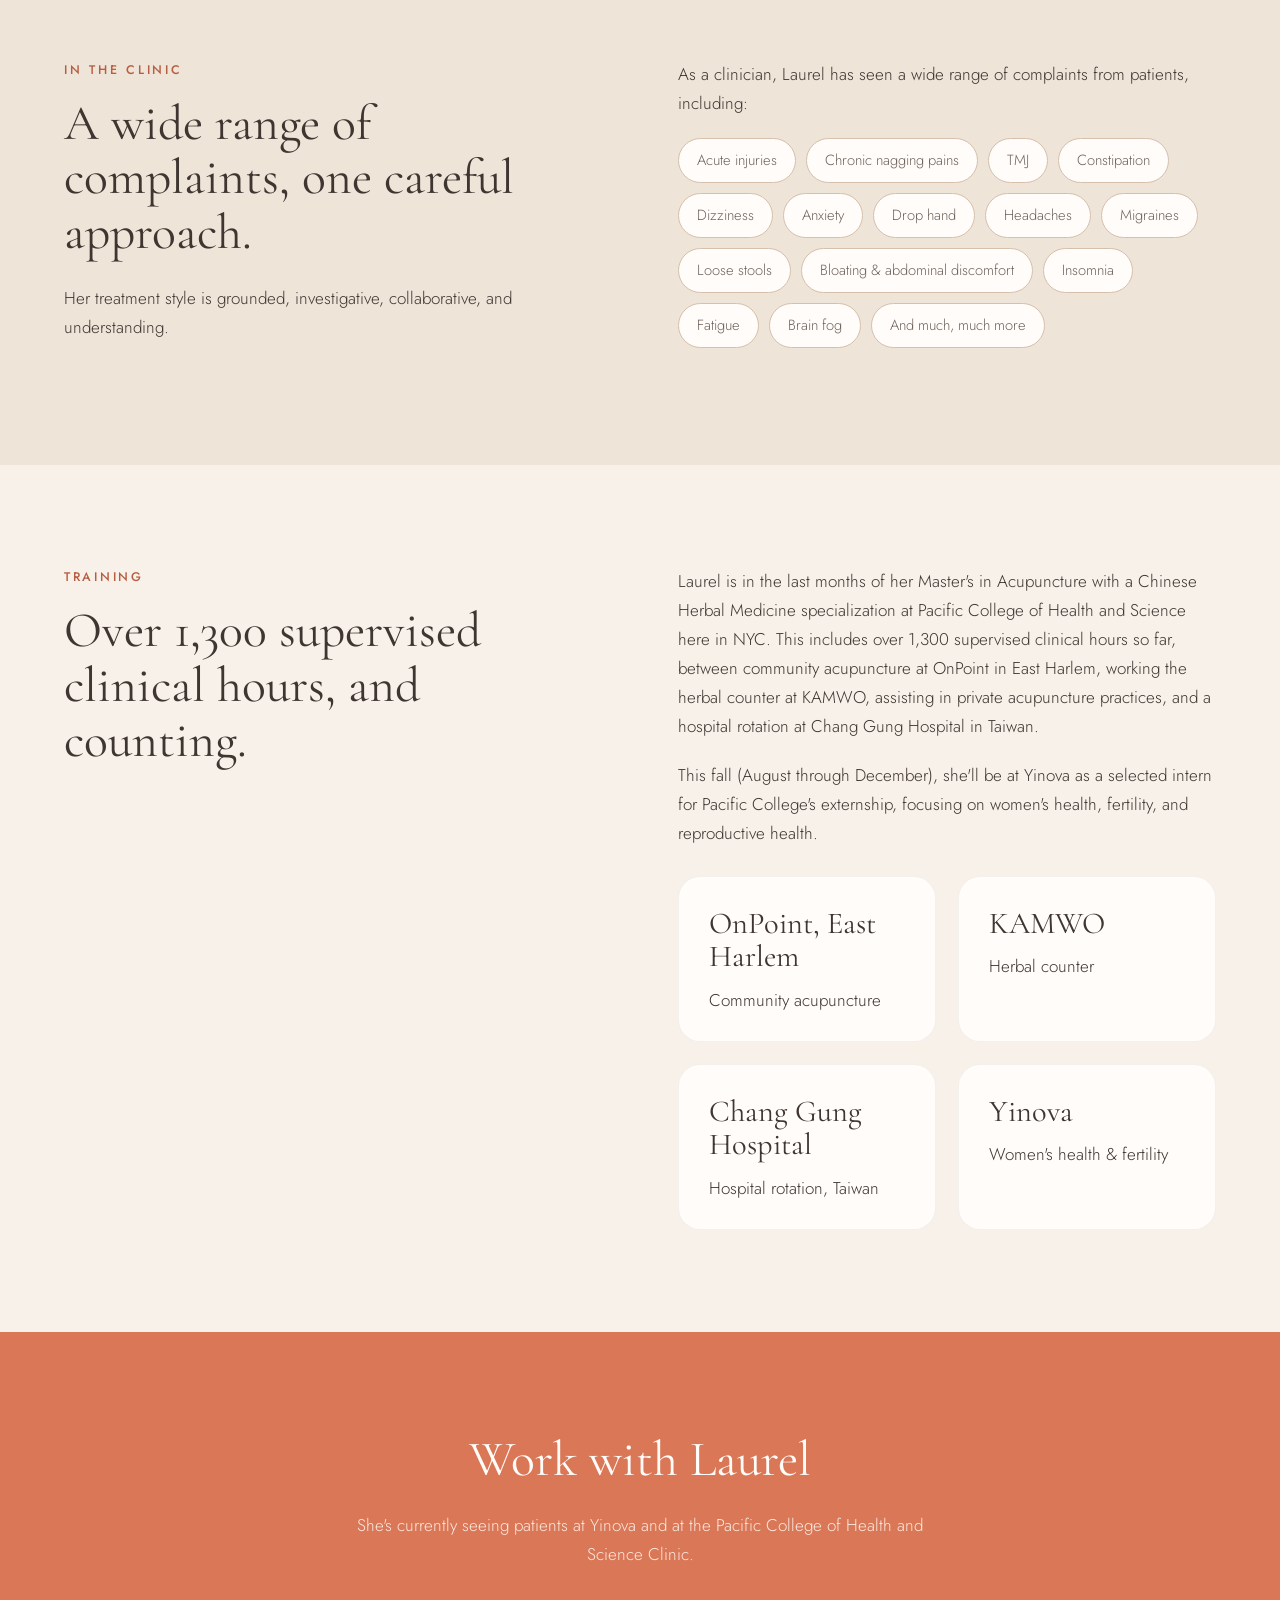
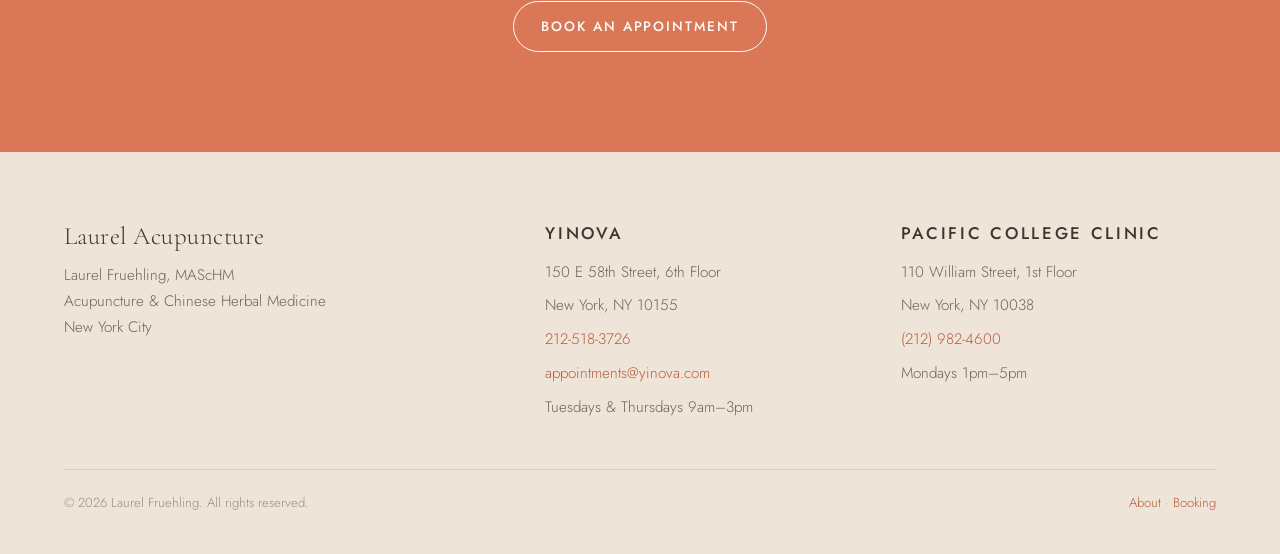
==== commit 28759565: "Add ambient falling leaves and traditional Chinese motion to the landing page Canvas-drawn ginkgo, m" ====
--- a/about.html
+++ b/about.html
@@ -8,6 +8,7 @@
   <link rel="preconnect" href="https://fonts.googleapis.com">
   <link rel="preconnect" href="https://fonts.gstatic.com" crossorigin>
   <link href="https://fonts.googleapis.com/css2?family=Cormorant+Garamond:ital,wght@0,400;0,500;1,400&family=Jost:wght@300;400;500&display=swap" rel="stylesheet">
+  <link rel="icon" type="image/svg+xml" href="data:image/svg+xml,%3Csvg xmlns=%27http://www.w3.org/2000/svg%27 viewBox=%270 0 64 64%27%3E%3Crect width=%2764%27 height=%2764%27 rx=%2714%27 fill=%27%23f7f1ea%27/%3E%3Cpath d=%27M32 50c-14-6-16-22-4-32 12 10 10 26 4 32z%27 fill=%27%23d97757%27/%3E%3Cpath d=%27M32 48V26%27 stroke=%27%23b85e40%27 stroke-width=%272.2%27 stroke-linecap=%27round%27/%3E%3C/svg%3E">
   <link rel="stylesheet" href="css/styles.css">
 </head>
 <body>
@@ -88,7 +89,7 @@
         </div>
         <div>
           <p>Laurel is in the last months of her Master's in Acupuncture with a Chinese Herbal Medicine specialization at Pacific College of Health and Science here in NYC. This includes over 1,300 supervised clinical hours so far, between community acupuncture at OnPoint in East Harlem, working the herbal counter at KAMWO, assisting in private acupuncture practices, and a hospital rotation at Chang Gung Hospital in Taiwan.</p>
-          <p>This fall (August through December), she'll be at Yinova focusing on women's health and fertility.</p>
+          <p>This fall (August through December), she'll be at Yinova as a selected intern for Pacific College's externship, focusing on women's health, fertility, and reproductive health.</p>
           <div class="card-grid" style="margin-top: 28px;">
             <article class="card">
               <h3>OnPoint, East Harlem</h3>
--- a/css/styles.css
+++ b/css/styles.css
@@ -785,3 +785,366 @@
     max-width: 46%;
   }
 }
+
+/* ==================================================================
+   Ambient motion: leaves, ink, mist, bamboo, reveals (landing page)
+   ================================================================== */
+
+.hero {
+  position: relative;
+  overflow: hidden;
+  isolation: isolate;
+  padding-bottom: clamp(64px, 8vw, 110px);
+}
+
+.hero .wrap {
+  position: relative;
+  z-index: 3;
+}
+
+.leaf-canvas {
+  position: absolute;
+  inset: 0;
+  width: 100%;
+  height: 100%;
+  z-index: 4;
+  pointer-events: none;
+}
+
+/* ---- drifting mist ---- */
+
+.mist {
+  position: absolute;
+  z-index: 0;
+  width: 60vw;
+  height: 60vw;
+  max-width: 820px;
+  max-height: 820px;
+  border-radius: 50%;
+  pointer-events: none;
+  filter: blur(40px);
+  opacity: 0.8;
+}
+
+.mist-a {
+  top: -20%;
+  left: -12%;
+  background: radial-gradient(circle at 40% 40%, rgba(255, 252, 249, 0.95), rgba(255, 252, 249, 0) 65%);
+  animation: mist-a 38s ease-in-out infinite alternate;
+}
+
+.mist-b {
+  bottom: -30%;
+  right: -10%;
+  background: radial-gradient(circle at 60% 60%, rgba(227, 210, 194, 0.85), rgba(227, 210, 194, 0) 65%);
+  animation: mist-b 46s ease-in-out infinite alternate;
+}
+
+@keyframes mist-a {
+  from { transform: translate(0, 0) scale(1); }
+  to   { transform: translate(9vw, 6vh) scale(1.12); }
+}
+
+@keyframes mist-b {
+  from { transform: translate(0, 0) scale(1.05); }
+  to   { transform: translate(-8vw, -5vh) scale(0.95); }
+}
+
+/* ---- bamboo silhouette ---- */
+
+.bamboo {
+  position: absolute;
+  z-index: 1;
+  left: clamp(-40px, -2vw, 0px);
+  bottom: -20px;
+  height: 92%;
+  width: auto;
+  pointer-events: none;
+  opacity: 0.14;
+}
+
+.bamboo path {
+  fill: none;
+  stroke: var(--ink);
+  stroke-width: 7;
+  stroke-linecap: round;
+}
+
+.bamboo .bl {
+  stroke-width: 9;
+}
+
+.bamboo .node {
+  stroke-width: 4;
+}
+
+.bamboo .stalk {
+  transform-origin: 50% 100%;
+  animation: sway 7s ease-in-out infinite alternate;
+}
+
+.bamboo .stalk-2 {
+  animation-duration: 9s;
+  animation-delay: -3s;
+}
+
+@keyframes sway {
+  from { transform: rotate(-1.2deg); }
+  to   { transform: rotate(1.4deg); }
+}
+
+@media (max-width: 860px) {
+  .bamboo {
+    height: 60%;
+    opacity: 0.1;
+  }
+}
+
+/* ---- ensō behind the headline ---- */
+
+.hero-title {
+  position: relative;
+}
+
+.enso {
+  position: absolute;
+  z-index: -1;
+  width: clamp(240px, 34vw, 420px);
+  height: auto;
+  left: -14%;
+  top: 50%;
+  transform: translateY(-52%);
+  pointer-events: none;
+}
+
+.enso-stroke {
+  fill: none;
+  stroke: var(--ink);
+  stroke-linecap: round;
+  stroke-dasharray: 1;
+  stroke-dashoffset: 1;
+  animation: enso-draw 2.6s cubic-bezier(0.6, 0, 0.2, 1) 0.4s forwards;
+}
+
+.enso-a {
+  stroke-width: 12;
+  opacity: 0.075;
+}
+
+.enso-b {
+  stroke-width: 5;
+  opacity: 0.06;
+  animation-delay: 0.55s;
+}
+
+@keyframes enso-draw {
+  to { stroke-dashoffset: 0; }
+}
+
+/* ---- calligraphy line and seal ---- */
+
+.hanzi {
+  display: flex;
+  align-items: baseline;
+  gap: 0.55em;
+  margin: -0.2em 0 1em;
+  font-family: "Noto Serif SC", "Cormorant Garamond", serif;
+  font-size: 1.35rem;
+  color: var(--terracotta-deep);
+  letter-spacing: 0.1em;
+}
+
+.hanzi small {
+  font-family: var(--font-body);
+  font-size: 0.72rem;
+  font-weight: 500;
+  letter-spacing: 0.2em;
+  text-transform: uppercase;
+  color: var(--ink-mute);
+  margin-left: 0.4em;
+}
+
+.seal {
+  position: absolute;
+  z-index: 2;
+  top: 20px;
+  right: 20px;
+  width: 52px;
+  height: 52px;
+  display: grid;
+  place-items: center;
+  writing-mode: vertical-rl;
+  font-family: "Noto Serif SC", serif;
+  font-size: 1.05rem;
+  line-height: 1;
+  letter-spacing: 0.1em;
+  color: #fff4ee;
+  background: #c2422f;
+  border: 2px solid rgba(255, 244, 238, 0.7);
+  outline: 2px solid #c2422f;
+  border-radius: 6px;
+  box-shadow: 0 6px 14px -6px rgba(120, 30, 20, 0.6);
+  transform: rotate(-4deg);
+  opacity: 0.94;
+}
+
+/* ---- page-load choreography ---- */
+
+.js .hero-in {
+  opacity: 0;
+  transform: translateY(18px);
+  animation: hero-in 1.1s cubic-bezier(0.2, 0.7, 0.2, 1) forwards;
+  animation-delay: calc(0.15s + var(--d, 0) * 0.14s);
+}
+
+@keyframes hero-in {
+  to { opacity: 1; transform: none; }
+}
+
+/* ---- ink brush divider ---- */
+
+.ink-divider {
+  position: relative;
+  z-index: 2;
+  margin-top: -1px;
+  line-height: 0;
+  background: var(--cream);
+}
+
+.ink-divider svg {
+  display: block;
+  width: 100%;
+  height: clamp(18px, 3vw, 40px);
+}
+
+.ink-divider path {
+  fill: var(--cream-deep);
+}
+
+/* ---- watermark character ---- */
+
+.watermark-host {
+  position: relative;
+  overflow: hidden;
+}
+
+.watermark {
+  position: absolute;
+  right: -0.05em;
+  top: 50%;
+  transform: translateY(-50%);
+  font-family: "Noto Serif SC", serif;
+  font-size: clamp(16rem, 34vw, 30rem);
+  line-height: 1;
+  color: rgba(63, 53, 49, 0.045);
+  pointer-events: none;
+  user-select: none;
+  animation: breathe 11s ease-in-out infinite alternate;
+}
+
+@keyframes breathe {
+  from { transform: translateY(-50%) scale(1); }
+  to   { transform: translateY(-50%) scale(1.035); }
+}
+
+.watermark-host .wrap {
+  position: relative;
+}
+
+/* ---- scroll reveals ---- */
+
+.js [data-reveal] {
+  opacity: 0;
+  transform: translateY(22px);
+  transition: opacity 0.9s ease, transform 0.9s cubic-bezier(0.2, 0.7, 0.2, 1);
+  transition-delay: calc((var(--i, 0)) * 0.09s);
+}
+
+.js [data-reveal].in {
+  opacity: 1;
+  transform: none;
+}
+
+/* ---- reduced motion ---- */
+
+@media (prefers-reduced-motion: reduce) {
+  .mist,
+  .bamboo .stalk,
+  .watermark {
+    animation: none;
+  }
+
+  .enso-stroke {
+    animation: none;
+    stroke-dashoffset: 0;
+  }
+
+  .js .hero-in {
+    animation: none;
+    opacity: 1;
+    transform: none;
+  }
+
+  .js [data-reveal] {
+    transition: none;
+    opacity: 1;
+    transform: none;
+  }
+}
+
+/* ---- polish ---- */
+
+.seal {
+  width: 50px;
+  height: 64px;
+  display: flex;
+  align-items: center;
+  justify-content: center;
+  line-height: 1.15;
+  letter-spacing: 0.18em;
+  padding-top: 0.15em;
+}
+
+@media (max-width: 860px) {
+  .hero-figure {
+    aspect-ratio: 1 / 1;
+  }
+
+  .hero-figure figcaption {
+    left: 14px;
+    right: 14px;
+    bottom: 14px;
+    padding: 12px 16px;
+    font-size: 0.8rem;
+  }
+
+  .hero-figure figcaption strong {
+    font-size: 1.15rem;
+  }
+
+  .seal {
+    top: 14px;
+    right: 14px;
+    width: 40px;
+    height: 52px;
+    font-size: 0.85rem;
+  }
+
+  .enso {
+    left: -6%;
+    width: 240px;
+  }
+}
+
+.seal {
+  writing-mode: horizontal-tb;
+  flex-direction: column;
+  gap: 1px;
+  letter-spacing: 0;
+  padding-top: 0;
+}
+
+.seal span {
+  display: block;
+  line-height: 1;
+}
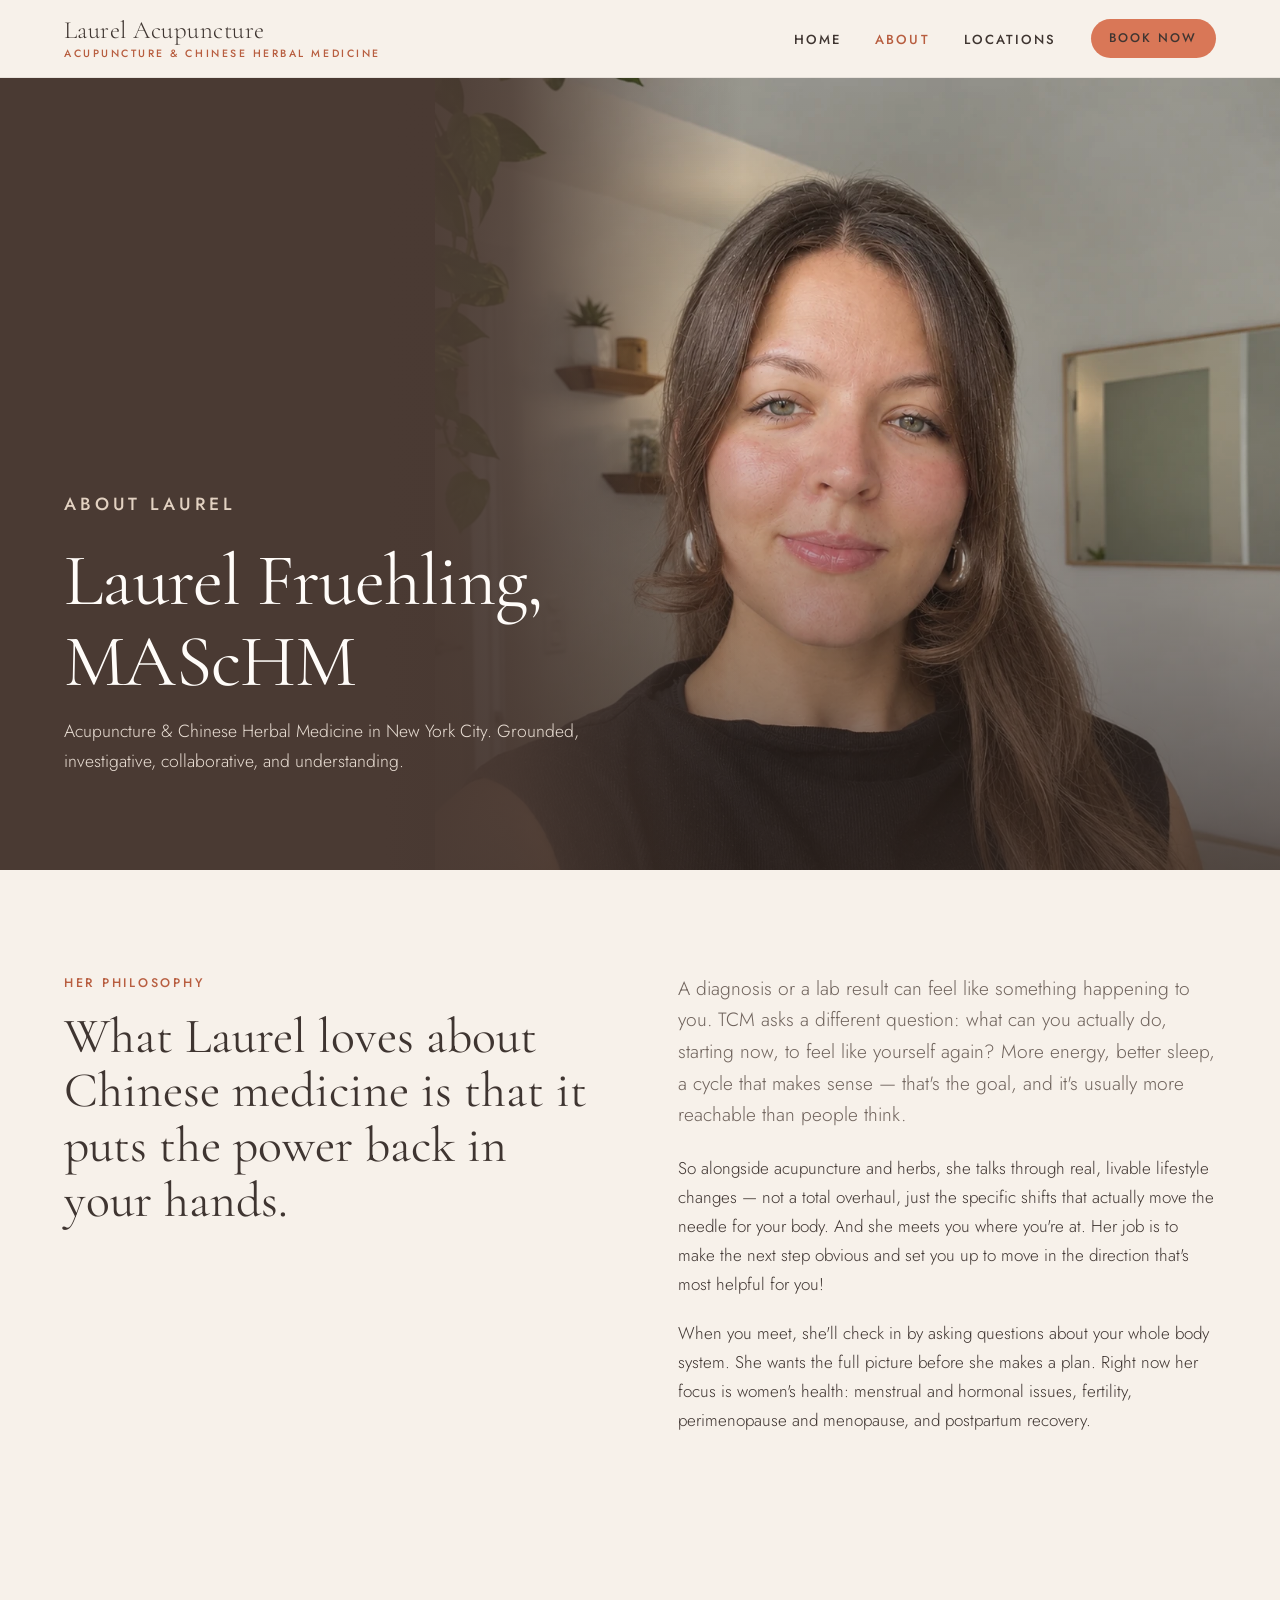
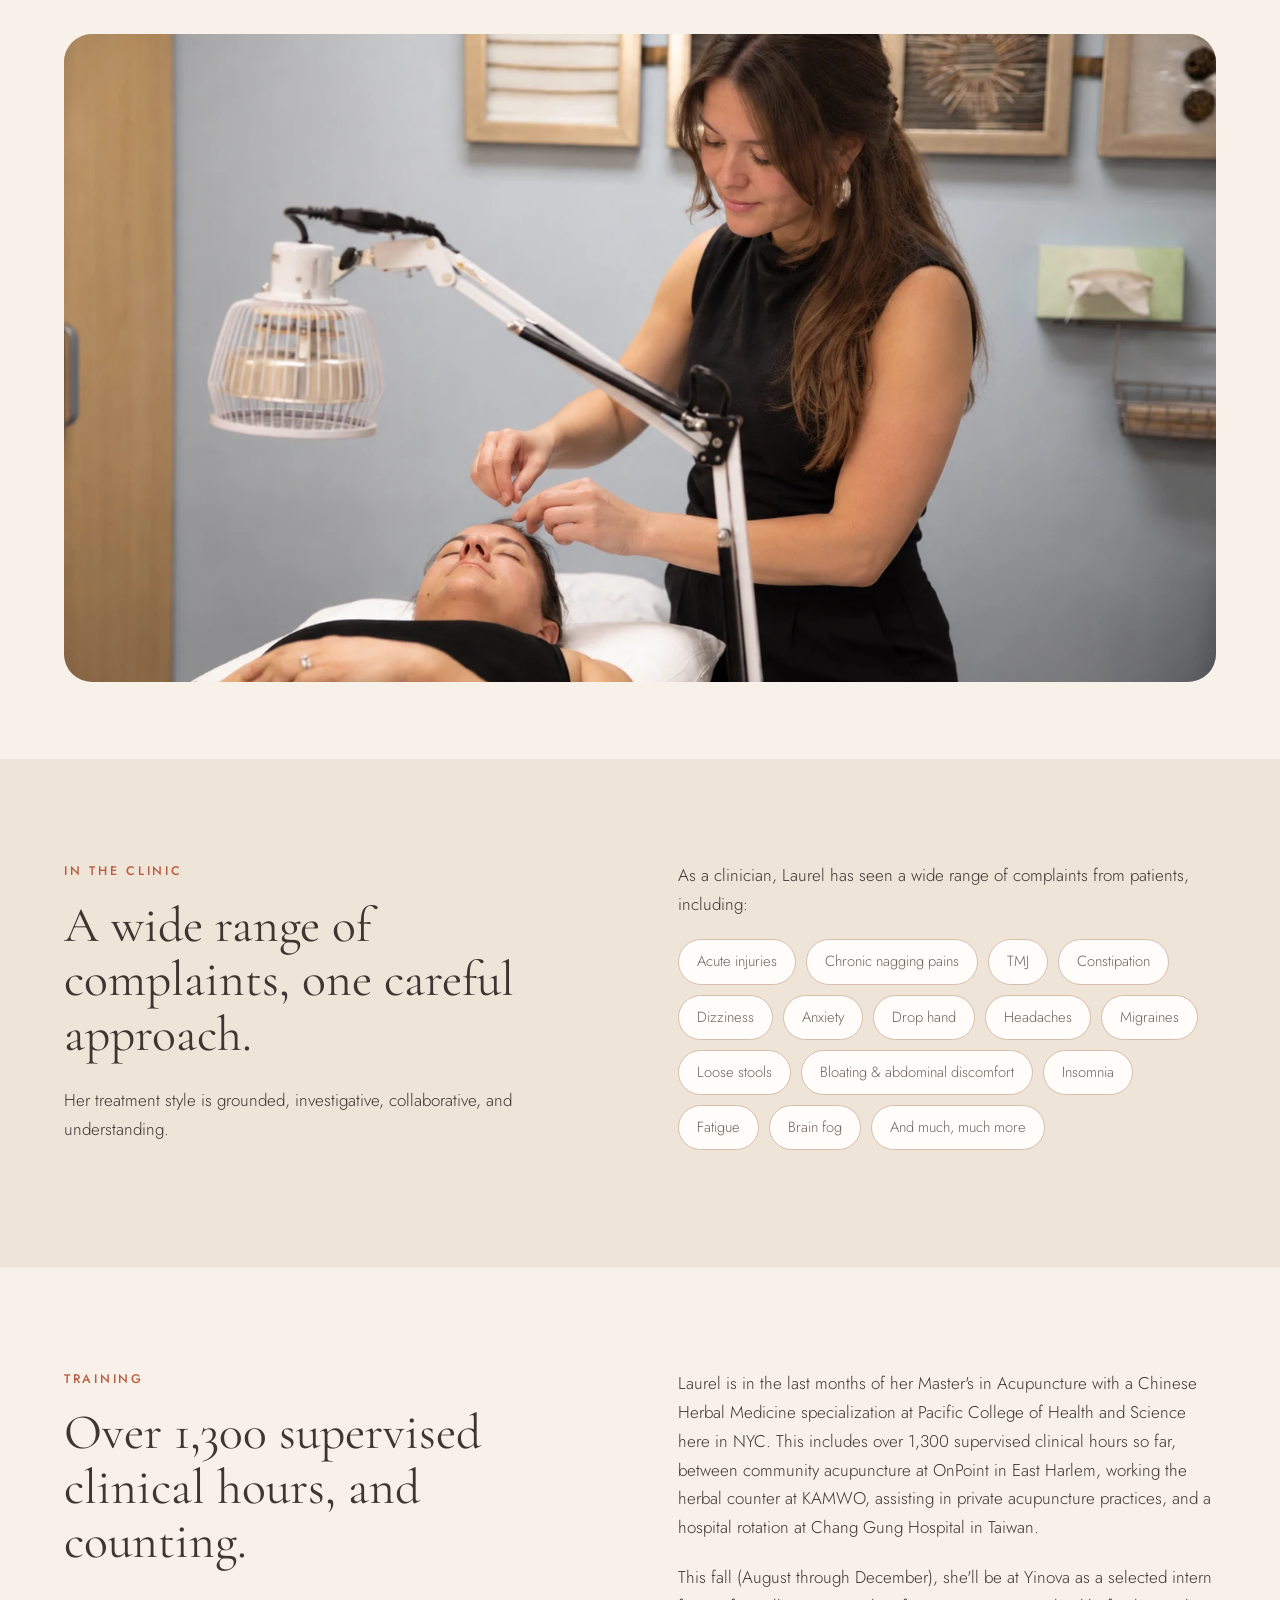
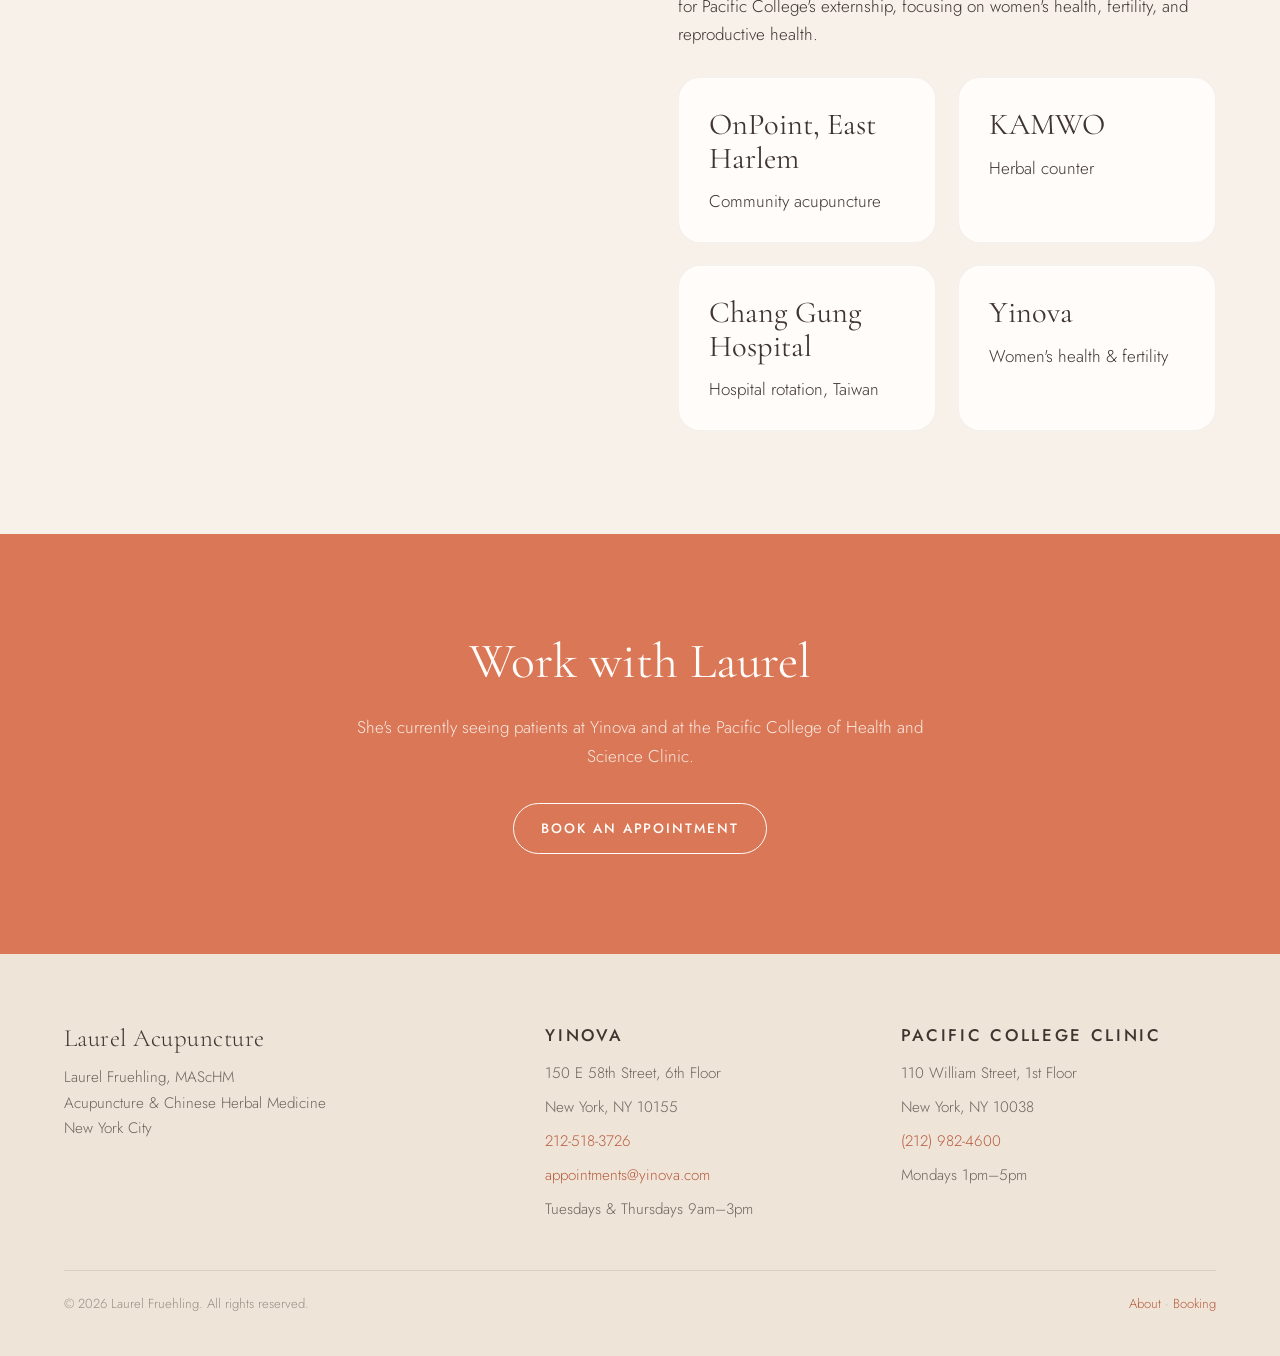
==== commit 9b17b7fd: "Add two treatment photos so the portrait no longer repeats Use a photo of Laurel treating a patient " ====
--- a/about.html
+++ b/about.html
@@ -47,6 +47,14 @@
           <p class="lead">A diagnosis or a lab result can feel like something happening to you. TCM asks a different question: what can you actually do, starting now, to feel like yourself again? More energy, better sleep, a cycle that makes sense — that's the goal, and it's usually more reachable than people think.</p>
           <p>So alongside acupuncture and herbs, she talks through real, livable lifestyle changes — not a total overhaul, just the specific shifts that actually move the needle for your body. And she meets you where you're at. Her job is to make the next step obvious and set you up to move in the direction that's most helpful for you!</p>
           <p>When you meet, she'll check in by asking questions about your whole body system. She wants the full picture before she makes a plan. Right now her focus is women's health: menstrual and hormonal issues, fertility, perimenopause and menopause, and postpartum recovery.</p>
+        </div>
+      </div>
+    </section>
+
+    <section class="section-tight">
+      <div class="wrap">
+        <div class="rounded-img photo-wide">
+          <img src="images/laurel-treatment-2.webp" alt="Laurel treating a patient with acupuncture at the clinic">
         </div>
       </div>
     </section>
--- a/css/styles.css
+++ b/css/styles.css
@@ -1148,3 +1148,11 @@
   display: block;
   line-height: 1;
 }
+
+.photo-wide {
+  aspect-ratio: 16 / 9;
+}
+
+.photo-wide img {
+  object-position: center 35%;
+}
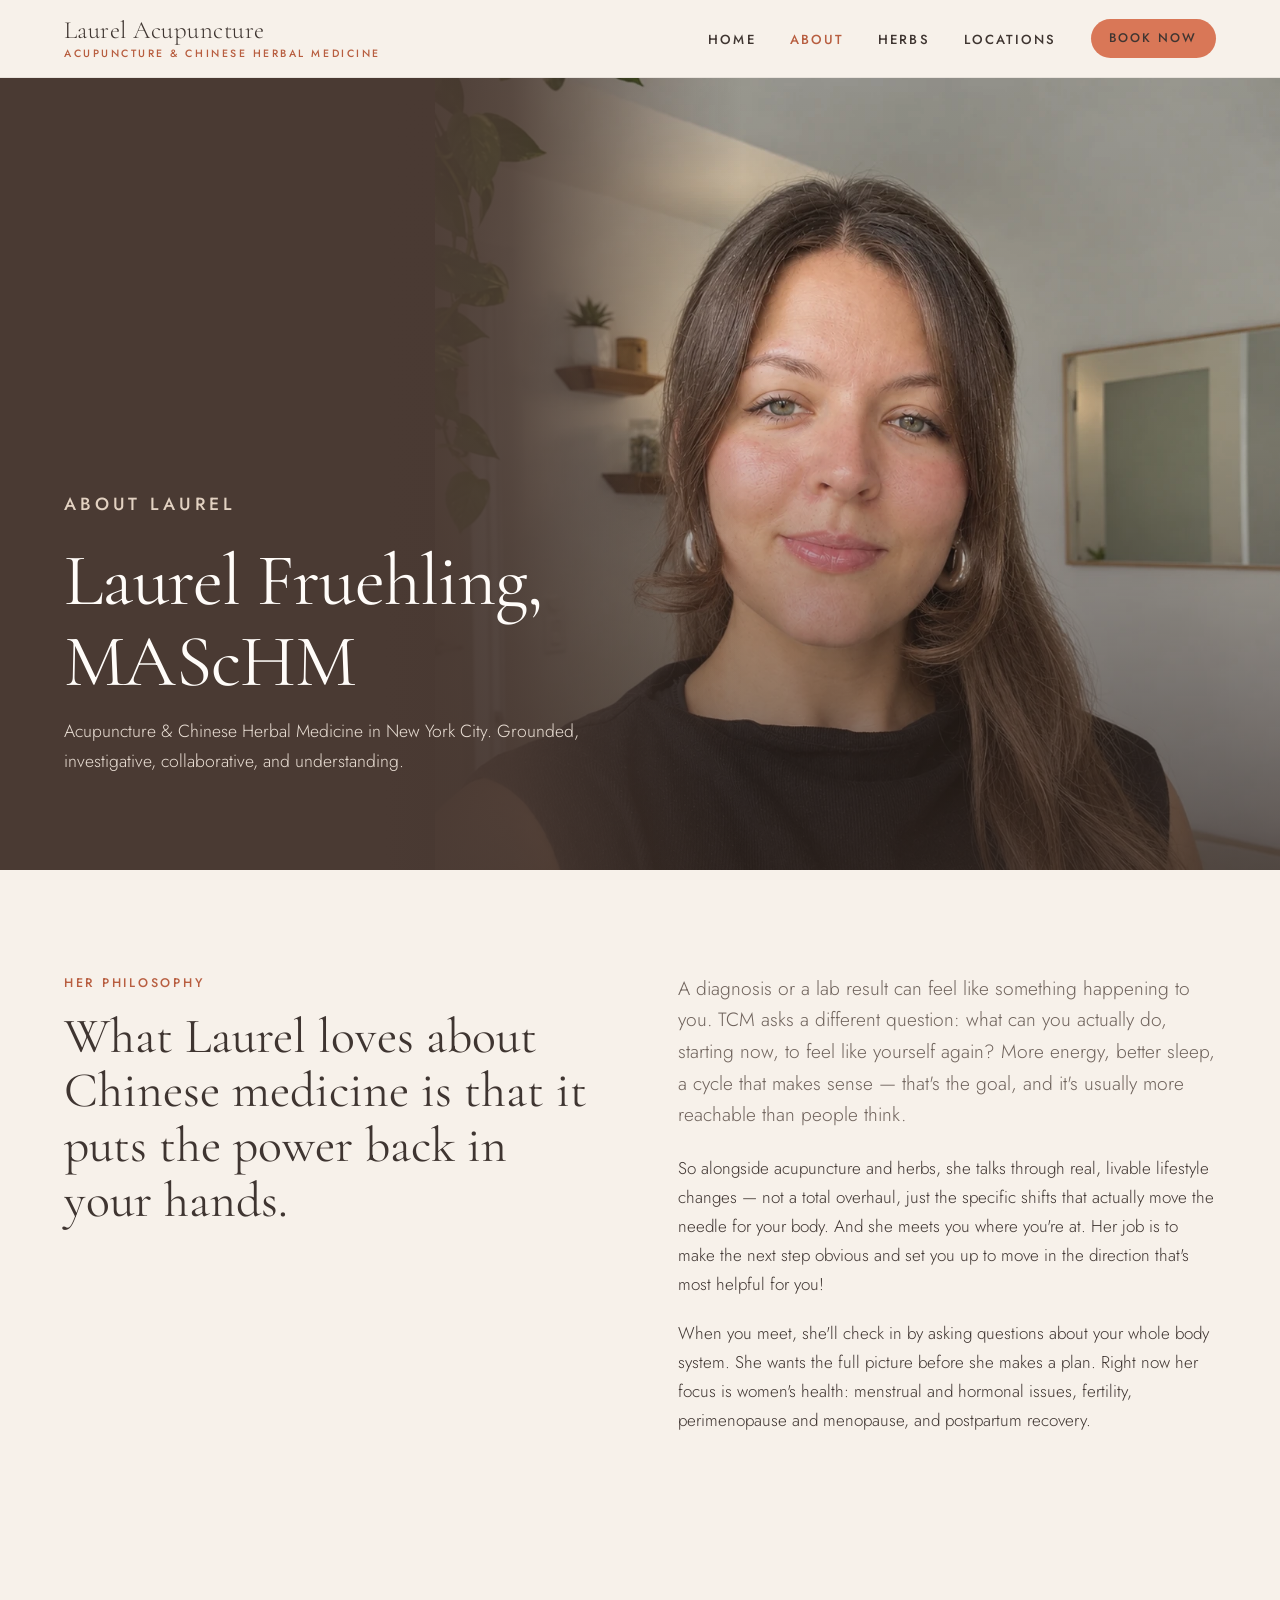
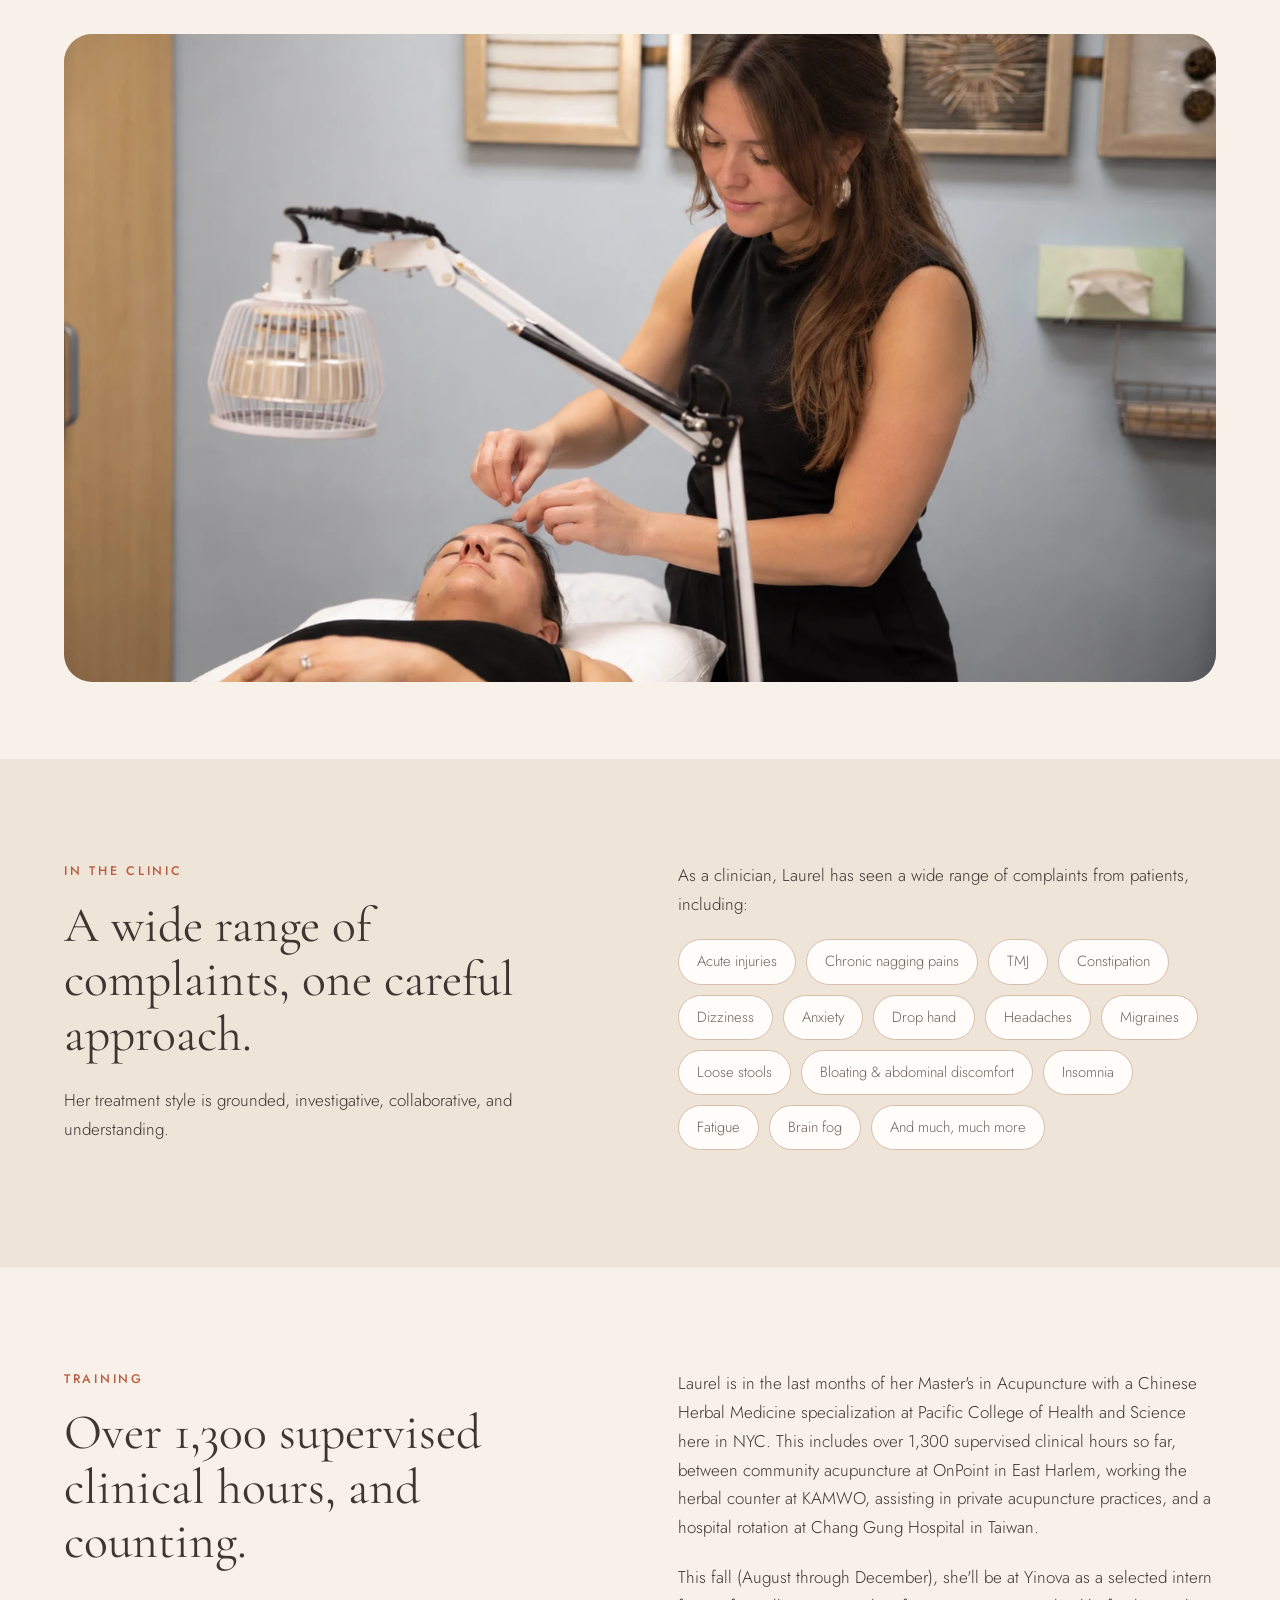
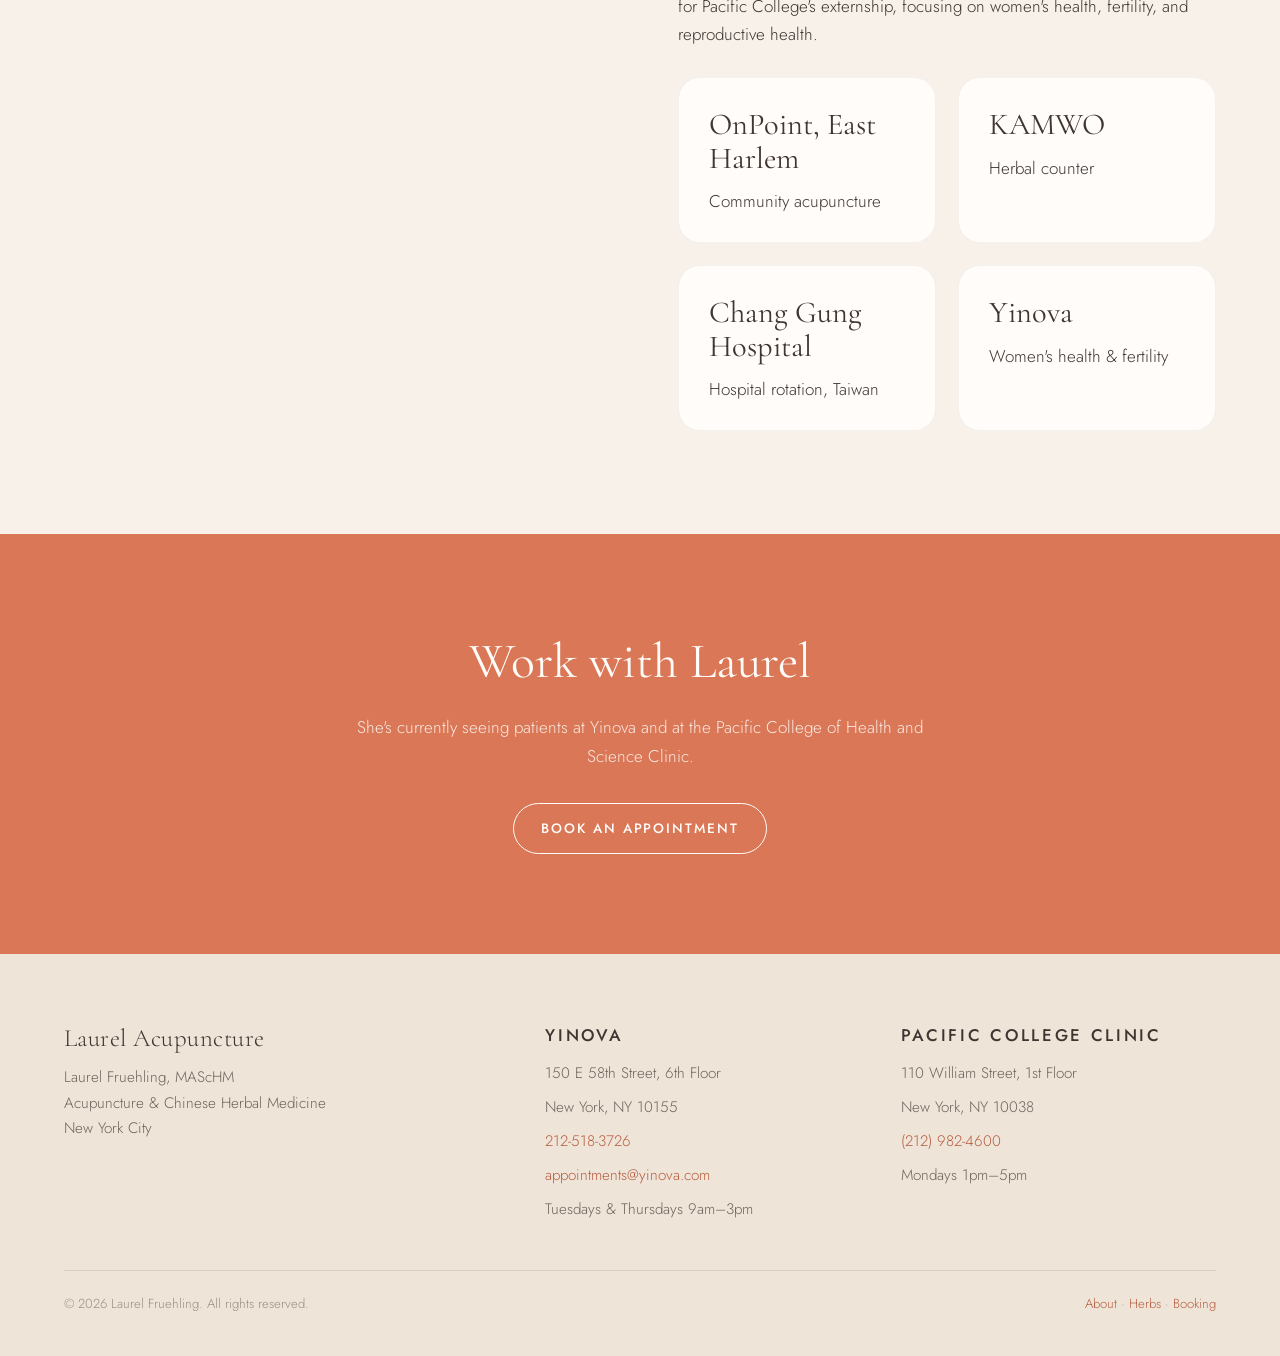
==== commit 29748565: "Add an herbal consultations page from Laurel's copy New herbal.html with the online herbal consultat" ====
--- a/about.html
+++ b/about.html
@@ -20,6 +20,7 @@
       <ul class="nav-links" id="nav-links">
         <li><a href="index.html">Home</a></li>
         <li><a href="about.html" aria-current="page">About</a></li>
+        <li><a href="herbal.html">Herbs</a></li>
         <li><a href="booking.html">Locations</a></li>
         <li><a class="btn btn-primary" href="booking.html">Book Now</a></li>
       </ul>
@@ -159,7 +160,7 @@
       </div>
       <div class="footer-bottom">
         <span>© 2026 Laurel Fruehling. All rights reserved.</span>
-        <span><a href="about.html">About</a> · <a href="booking.html">Booking</a></span>
+        <span><a href="about.html">About</a> · <a href="herbal.html">Herbs</a> · <a href="booking.html">Booking</a></span>
       </div>
     </div>
   </footer>
--- a/css/styles.css
+++ b/css/styles.css
@@ -1156,3 +1156,85 @@
 .photo-wide img {
   object-position: center 35%;
 }
+
+/* ---------- Herbal consultations page ---------- */
+
+.offer .soon {
+  display: inline-block;
+  margin-bottom: 16px;
+  padding: 5px 12px;
+  border-radius: 999px;
+  background: var(--cream-deep);
+  font-size: 0.7rem;
+  font-weight: 500;
+  letter-spacing: 0.16em;
+  text-transform: uppercase;
+  color: var(--terracotta-deep);
+}
+
+.offer-meta {
+  font-size: 0.78rem;
+  font-weight: 500;
+  letter-spacing: 0.18em;
+  text-transform: uppercase;
+  color: var(--ink-mute);
+}
+
+.offer .price {
+  font-family: var(--font-display);
+  font-size: 2.4rem;
+  line-height: 1;
+  color: var(--ink);
+}
+
+.offer .price span {
+  font-family: var(--font-body);
+  font-size: 0.95rem;
+  color: var(--ink-soft);
+}
+
+.photo-slot {
+  margin: 0;
+}
+
+.photo-slot figcaption {
+  margin-top: 14px;
+  font-size: 0.92rem;
+  color: var(--ink-soft);
+}
+
+.photo-placeholder {
+  aspect-ratio: 4 / 3;
+  display: grid;
+  place-items: center;
+  border: 1px dashed var(--sand-deep);
+  font-size: 0.78rem;
+  font-weight: 500;
+  letter-spacing: 0.2em;
+  text-transform: uppercase;
+  color: var(--ink-mute);
+}
+
+.testimonial {
+  margin: 0;
+}
+
+.testimonial p {
+  font-family: var(--font-display);
+  font-size: 1.5rem;
+  line-height: 1.35;
+}
+
+.testimonial .placeholder-text {
+  color: var(--ink-mute);
+  font-style: italic;
+}
+
+.testimonial cite {
+  display: block;
+  font-style: normal;
+  font-size: 0.78rem;
+  letter-spacing: 0.2em;
+  text-transform: uppercase;
+  color: var(--terracotta-deep);
+}
